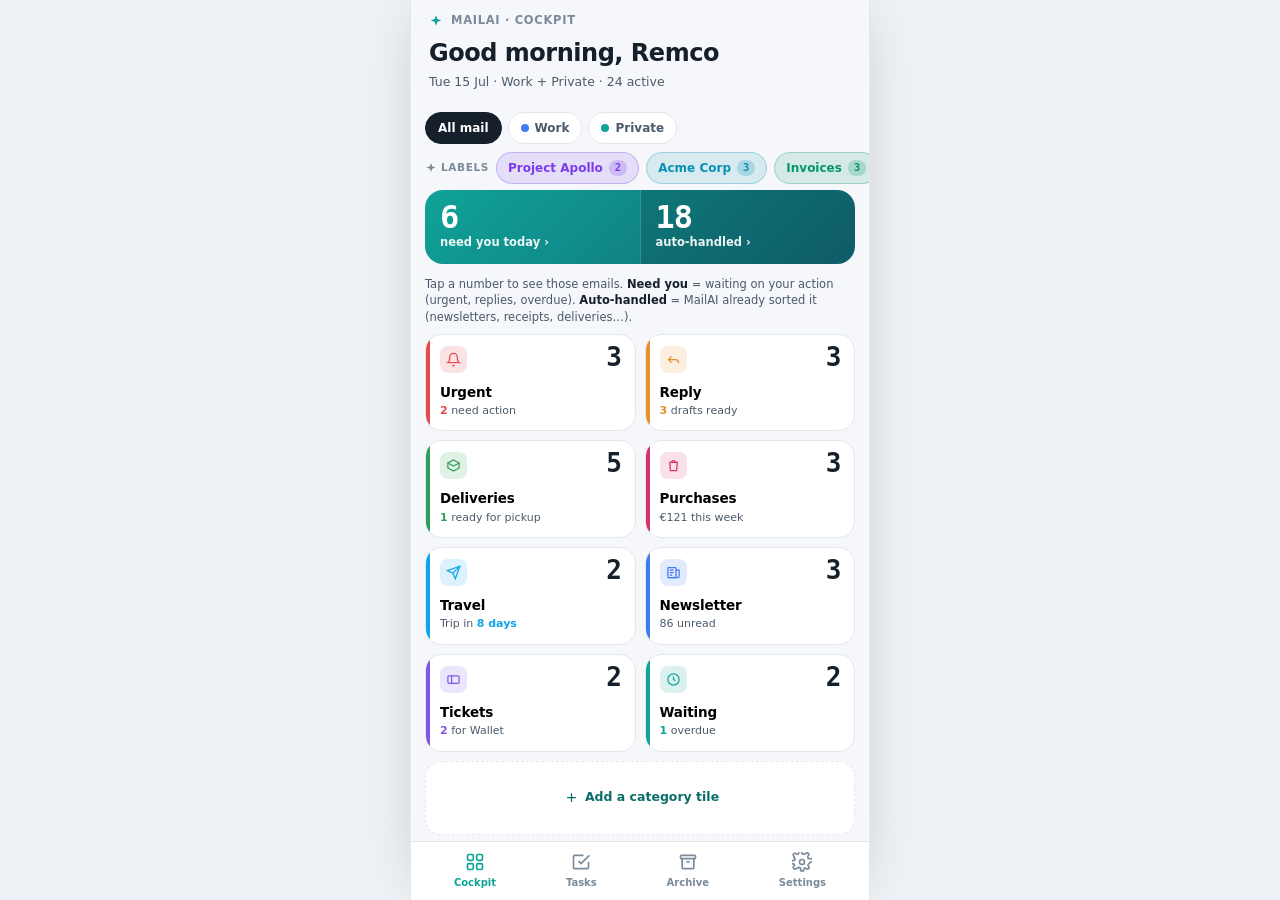
==== docs/index.html @ 52f0b626 "Add GitHub Pages demo (docs/index.html) so the app has a public link - docs/index.html: self-contain" ====
<!doctype html>
<html lang="en">
<head>
<meta charset="utf-8">
<meta name="viewport" content="width=device-width, initial-scale=1, viewport-fit=cover, maximum-scale=1">
<meta name="theme-color" content="#0FA398">
<meta name="apple-mobile-web-app-capable" content="yes">
<meta name="apple-mobile-web-app-status-bar-style" content="default">
<meta name="apple-mobile-web-app-title" content="MailAI">
<title>MailAI</title>
<link rel="apple-touch-icon" href="apple-touch-icon.png">
<link rel="icon" type="image/png" href="apple-touch-icon.png">
<style>
/* MailAI — mobile web app styles (Sprint 1)
   Design tokens shared with docs/mockup.html. Theme-aware. */
:root {
  --paper:#EEF2F6; --surface:#FFFFFF; --surface-2:#F5F7FA;
  --ink:#15202B; --ink-2:#4A5A6A; --ink-3:#7C8B9A; --line:#E2E8EF;
  --accent:#0FA398; --accent-ink:#0A6E67;
  --c-urgent:#E5484D; --c-reply:#E8912B; --c-news:#3E7BF0; --c-junk:#8A94A6;
  --c-ticket:#8257E6; --c-wait:#0FA398; --c-delivery:#2E9E5B; --c-purchase:#D6336C;
  --c-travel:#0EA5E9; --c-fyi:#64748B;
  --shadow:0 6px 20px -8px rgba(21,32,43,.18);
}
@media (prefers-color-scheme:dark){
  :root{--paper:#0B1016;--surface:#141D28;--surface-2:#101821;--ink:#EAF0F5;
    --ink-2:#A7B4C0;--ink-3:#6F7E8C;--line:#223040;--accent:#23C4B6;--accent-ink:#7EE9DF;
    --shadow:0 6px 20px -8px rgba(0,0,0,.5);}
}
:root[data-theme="light"]{--paper:#EEF2F6;--surface:#FFFFFF;--surface-2:#F5F7FA;--ink:#15202B;--ink-2:#4A5A6A;--ink-3:#7C8B9A;--line:#E2E8EF;--accent:#0FA398;--accent-ink:#0A6E67;--shadow:0 6px 20px -8px rgba(21,32,43,.18);}
:root[data-theme="dark"]{--paper:#0B1016;--surface:#141D28;--surface-2:#101821;--ink:#EAF0F5;--ink-2:#A7B4C0;--ink-3:#6F7E8C;--line:#223040;--accent:#23C4B6;--accent-ink:#7EE9DF;--shadow:0 6px 20px -8px rgba(0,0,0,.5);}

*{box-sizing:border-box}
html,body{margin:0;height:100%}
body{background:var(--paper);color:var(--ink);
  font-family:-apple-system,BlinkMacSystemFont,"SF Pro Text","Segoe UI",system-ui,sans-serif;
  -webkit-font-smoothing:antialiased;line-height:1.5;overscroll-behavior:none;}
button{font:inherit;cursor:pointer}
a{color:inherit}

/* app shell */
.shell{max-width:460px;margin:0 auto;height:100dvh;background:var(--surface-2);
  display:flex;flex-direction:column;position:relative;overflow:hidden}
@media(min-width:480px){.shell{border-left:1px solid var(--line);border-right:1px solid var(--line);box-shadow:0 0 60px -20px rgba(0,0,0,.25)}}
/* make #root the flex column so header + bottom nav stay fixed and only .view scrolls */
#root{flex:1;min-height:0;display:flex;flex-direction:column}

.topbar{padding:calc(env(safe-area-inset-top) + 12px) 18px 10px;background:var(--surface-2);position:relative;z-index:5;flex:none}
.topbar-actions{position:absolute;top:calc(env(safe-area-inset-top) + 10px);right:12px;display:flex;gap:6px}
.iconbtn{width:38px;height:38px;border-radius:12px;border:1px solid var(--line);background:var(--surface);color:var(--ink-2);display:grid;place-items:center}
.iconbtn.on{color:var(--accent);border-color:color-mix(in srgb,var(--accent) 40%,var(--line))}
.topbar .brand{display:flex;align-items:center;gap:8px;font-size:11.5px;color:var(--ink-3);font-weight:700;letter-spacing:.06em;text-transform:uppercase}
.topbar .brand .dot{width:8px;height:8px;border-radius:50%;background:var(--accent);box-shadow:0 0 0 3px color-mix(in srgb,var(--accent) 22%,transparent)}
.brand .brandmark{display:inline-flex;align-items:center;line-height:0;color:var(--accent)}
.brand .brandmark svg{width:14px;height:14px}
.topbar h1{margin:6px 0 2px;font-size:1.5rem;letter-spacing:-.02em}
.topbar .sub{font-size:12.5px;color:var(--ink-2)}
.topbar.with-back h1{font-size:1.12rem;line-height:1.25;margin-top:2px}
.back{display:inline-flex;align-items:center;gap:5px;font-size:13px;color:var(--accent);font-weight:600;background:none;border:0;padding:0 0 2px}

.view{flex:1;min-height:0;overflow-y:auto;-webkit-overflow-scrolling:touch;padding:2px 0 14px}
.acctbar,.tabs,.lblrow{flex:none}
.view.pad{padding:6px 14px 16px}

/* bottom nav */
.tabbar{display:flex;justify-content:space-around;align-items:center;background:var(--surface);
  border-top:1px solid var(--line);padding:9px 8px calc(env(safe-area-inset-bottom) + 9px)}
.tabbar button{display:flex;flex-direction:column;align-items:center;gap:3px;font-size:10px;
  color:var(--ink-3);font-weight:600;background:none;border:0}
.tabbar button.on{color:var(--accent)}
.tabbar svg{display:block}

/* ---- cockpit ---- */
.hero{display:flex;border-radius:18px;overflow:hidden;color:#fff;margin:4px 14px 12px;
  background:linear-gradient(135deg,var(--accent),color-mix(in srgb,var(--accent) 45%,#123b5e))}
.hero .hstat{flex:1;padding:12px 15px}
.hero .hstat+.hstat{border-left:1px solid rgba(255,255,255,.18);background:rgba(0,0,0,.14)}
.hero .big{font-size:32px;font-weight:800;line-height:.95;letter-spacing:-.03em;font-family:ui-monospace,"SF Mono",Menlo,monospace}
.hero .hl{font-size:11.5px;font-weight:600;opacity:.92;margin-top:2px}
.hero button.hstat{font:inherit;border:0;color:inherit;background:transparent;cursor:pointer;text-align:left;display:block;width:100%}
.hero button.hstat:active{opacity:.85}
.herohint{font-size:11.5px;color:var(--ink-2);padding:0 14px 8px;line-height:1.45}
.herohint b{color:var(--ink)}
.focusdesc{font-size:12.5px;color:var(--ink-2);padding:10px 16px 2px;line-height:1.45}
.focusdesc b{color:var(--ink)}
/* rule proposal bar (approve before generalising a label fix) */
.proposal{flex:none;margin:0 12px 10px;background:color-mix(in srgb,var(--accent) 9%,var(--surface));
  border:1px solid color-mix(in srgb,var(--accent) 35%,var(--line));border-radius:14px;padding:11px 12px}
.proposal .ptext{font-size:12px;color:var(--ink);line-height:1.45;margin-bottom:9px}
.proposal .pscope{display:flex;gap:6px;margin-bottom:9px}
.proposal .pseg{flex:1;font-size:11px;font-weight:700;padding:7px 6px;border-radius:9px;border:1px solid var(--line);background:var(--surface);color:var(--ink-2);white-space:nowrap;overflow:hidden;text-overflow:ellipsis}
.proposal .pseg.on{background:var(--accent);border-color:var(--accent);color:#fff}
.proposal .pacts{display:flex;gap:7px}
.proposal .pacts .btn{padding:8px}
/* swipe target */
.card{touch-action:pan-y;will-change:transform}

.tilegrid{display:grid;grid-template-columns:1fr 1fr;gap:9px;padding:0 14px}
.tile{position:relative;text-align:left;overflow:hidden;border:1px solid var(--line);
  background:var(--surface);border-radius:16px;padding:11px 11px 11px 14px;min-height:74px;
  display:flex;flex-direction:column;transition:transform .14s,box-shadow .14s}
.tile:active{transform:scale(.97)}
.tile::before{content:"";position:absolute;left:0;top:0;bottom:0;width:4px;background:var(--tc,var(--ink-3))}
.tile .ticon{width:27px;height:27px;border-radius:8px;display:grid;place-items:center;
  background:color-mix(in srgb,var(--tc) 15%,transparent);color:var(--tc)}
.tile .tcount{position:absolute;top:9px;right:13px;font-size:26px;font-weight:800;line-height:1;
  letter-spacing:-.02em;color:var(--ink);font-family:ui-monospace,monospace;font-variant-numeric:tabular-nums}
.tile .tname{font-size:13.5px;font-weight:700;margin-top:9px;letter-spacing:-.01em}
.tile .tsub{font-size:11px;color:var(--ink-2);margin-top:1px}
.tile .tsub b{color:var(--tc)}
.tile.add{align-items:center;justify-content:center;min-height:74px;border-style:dashed;
  color:var(--accent-ink);font-weight:700;font-size:12.5px;gap:6px;flex-direction:row}
.tile.add::before{display:none}
.tile:focus-visible,.card:focus-visible,.tab:focus-visible{outline:2px solid var(--accent);outline-offset:2px}

/* ---- account switcher (multi-account separation) ---- */
.acctbar{display:flex;gap:6px;padding:8px 14px 2px;overflow-x:auto;scrollbar-width:none}
.acctbar::-webkit-scrollbar{display:none}
.acctseg{flex:none;display:flex;align-items:center;gap:6px;border:1px solid var(--line);background:var(--surface);
  color:var(--ink-2);font-size:12px;font-weight:600;padding:6px 12px;border-radius:999px;white-space:nowrap}
.acctseg .adot{width:8px;height:8px;border-radius:50%;display:inline-block}
.acctseg.on{background:var(--ink);color:var(--surface);border-color:var(--ink)}
.acctag{display:inline-flex;align-items:center;gap:4px;font-size:9.5px;font-weight:700;letter-spacing:.04em;
  text-transform:uppercase;padding:2px 7px;border-radius:5px;color:var(--ac,var(--ink-2));
  background:color-mix(in srgb,var(--ac,var(--ink-3)) 15%,transparent)}
.acctag::before{content:"";width:6px;height:6px;border-radius:50%;background:var(--ac,var(--ink-3))}

/* ---- category tabs ---- */
.tabs{display:flex;gap:7px;overflow-x:auto;padding:8px 14px 6px;scrollbar-width:none}
.tabs::-webkit-scrollbar{display:none}
.tab{flex:none;border:1px solid var(--line);background:var(--surface);color:var(--ink-2);
  font-size:12.5px;font-weight:600;padding:7px 12px;border-radius:999px;white-space:nowrap;
  display:flex;align-items:center;gap:6px}
.tab .badge{background:var(--line);color:var(--ink-2);border-radius:999px;font-size:10.5px;padding:1px 6px;font-family:ui-monospace,monospace}
.tab[aria-selected="true"]{background:var(--ink);color:var(--surface);border-color:var(--ink)}
.tab[aria-selected="true"] .badge{background:color-mix(in srgb,var(--surface) 25%,transparent);color:var(--surface)}

/* ---- email cards ---- */
.list{display:flex;flex-direction:column;gap:9px;padding:8px 14px}
.card{background:var(--surface);border:1px solid var(--line);border-radius:16px;padding:12px 13px;
  display:grid;grid-template-columns:34px 1fr;gap:11px;text-align:left;width:100%;border-color:var(--line)}
.card .av{width:34px;height:34px;border-radius:50%;display:grid;place-items:center;font-weight:700;font-size:13px;color:#fff}
.card .top{display:flex;justify-content:space-between;align-items:baseline;gap:8px}
.card .from{font-weight:650;font-size:13.5px;letter-spacing:-.01em}
.card .time{font-size:11px;color:var(--ink-3);font-family:ui-monospace,monospace;flex:none}
.card .subj{font-size:12.5px;margin:1px 0 4px;font-weight:550}
.card .snip{font-size:12px;color:var(--ink-2);line-height:1.45;display:-webkit-box;-webkit-line-clamp:2;-webkit-box-orient:vertical;overflow:hidden}
.card .chip{margin-top:7px}
.chip{display:inline-flex;align-items:center;gap:5px;font-size:10.5px;font-weight:700;letter-spacing:.04em;
  text-transform:uppercase;padding:3px 8px;border-radius:6px;color:var(--cc,var(--ink-2));
  background:color-mix(in srgb,var(--cc,var(--ink-3)) 14%,transparent)}
.chip::before{content:"";width:6px;height:6px;border-radius:2px;background:var(--cc,var(--ink-3))}
.ai-note{font-size:11.5px;color:var(--accent-ink);display:flex;gap:6px;margin-top:6px;align-items:flex-start}
.ai-note svg{flex:none;margin-top:1px}
.empty{padding:48px 24px;text-align:center;color:var(--ink-3);font-size:13px}

/* ---- detail ---- */
.detail{display:flex;flex-direction:column;gap:11px;padding:12px 14px 20px}
.panel{background:var(--surface);border:1px solid var(--line);border-radius:16px;padding:13px}
.panel .h{font-size:11px;text-transform:uppercase;letter-spacing:.08em;color:var(--ink-3);font-weight:700;margin:0 0 7px;display:flex;align-items:center;gap:6px}
.panel.ai{border-color:color-mix(in srgb,var(--accent) 40%,var(--line));background:color-mix(in srgb,var(--accent) 7%,var(--surface))}
.panel.ai .h{color:var(--accent-ink)}
.panel p{margin:0;font-size:12.5px;line-height:1.5}
.task{display:flex;gap:9px;align-items:flex-start;font-size:12.5px;padding:6px 0;border-bottom:1px solid var(--line)}
.task:last-child{border-bottom:0}
.task .box{width:16px;height:16px;border-radius:5px;border:1.5px solid var(--ink-3);flex:none;margin-top:1px}
.task .due{color:var(--c-reply);font-size:11px;font-weight:600;font-family:ui-monospace,monospace}
.reply-body{font-size:12.5px;color:var(--ink-2);line-height:1.5;background:var(--surface-2);border-radius:10px;padding:10px;border:1px solid var(--line)}
.btnrow{display:flex;gap:7px;margin-top:10px}
.btn{flex:1;text-align:center;font-size:12.5px;font-weight:650;padding:10px;border-radius:10px;border:1px solid var(--line);background:var(--surface);color:var(--ink)}
.btn.pri{background:var(--accent);border-color:var(--accent);color:#fff}
/* sign-in screen (live mode, before a session exists) */
.signin{min-height:100vh;display:flex;flex-direction:column;justify-content:center;align-items:center;text-align:center;
  gap:14px;padding:32px 26px;max-width:420px;margin:0 auto}
.signin .brand{font-weight:800;display:inline-flex;align-items:center;gap:7px;color:var(--ink-2)}
.signin h1{font-size:26px;line-height:1.2;margin:2px 0}
.signin .lede{color:var(--ink-2);font-size:14px;line-height:1.5}
.signin .gsign{flex:none;display:inline-flex;align-items:center;justify-content:center;gap:9px;
  font-size:15px;padding:13px 22px;border-radius:12px;text-decoration:none;margin-top:6px}
.signin .fine{color:var(--ink-3);font-size:11.5px;line-height:1.5;margin-top:8px}
.btn.ghost{background:transparent}
.btn.danger{color:var(--c-urgent);border-color:color-mix(in srgb,var(--c-urgent) 40%,var(--line))}
.btn.wide{width:100%;flex:none}

/* newsletter rows */
.nrow{display:grid;grid-template-columns:1fr auto;gap:10px;align-items:center;background:var(--surface);border:1px solid var(--line);border-radius:14px;padding:11px 12px}
.nrow .nm{font-size:12.5px;font-weight:600}
.nrow .fr{font-size:11px;color:var(--ink-3)}
.nrow .acts{display:flex;gap:6px}
.pill{font-size:10.5px;font-weight:700;padding:6px 9px;border-radius:8px;border:1px solid var(--line);color:var(--ink-2);background:var(--surface-2)}
.pill.unsub{color:var(--c-urgent);border-color:color-mix(in srgb,var(--c-urgent) 35%,var(--line))}

/* waiting */
.wcard{background:var(--surface);border:1px solid var(--line);border-radius:15px;padding:12px}
.wcard.over{border-color:color-mix(in srgb,var(--c-urgent) 45%,var(--line))}
.wcard .top{display:flex;justify-content:space-between;gap:8px}
.wcard .to{font-size:13px;font-weight:650}
.wcard .days{font-size:11px;font-weight:700;font-family:ui-monospace,monospace;color:var(--ink-3)}
.wcard .days.hot{color:var(--c-urgent)}
.wcard .sj{font-size:12px;color:var(--ink-2);margin:3px 0 9px}

/* tickets */
.ticket{border-radius:16px;padding:14px;color:#fff;overflow:hidden}
.ticket.evt{background:linear-gradient(135deg,#8257E6,#5b34c9)}
.ticket.board{background:linear-gradient(135deg,#1E7FD6,#0E5AA7)}
.ticket.rcpt{background:linear-gradient(135deg,#2B3542,#1a222c)}
.ticket .tt{font-size:10px;letter-spacing:.14em;text-transform:uppercase;opacity:.8;font-weight:700}
.ticket .ev{font-size:16px;font-weight:700;margin:3px 0 8px;letter-spacing:-.01em}
.ticket .grid{display:flex;gap:16px;font-size:11px}
.ticket .grid .k{opacity:.7;text-transform:uppercase;letter-spacing:.06em;font-size:9px}
.ticket .grid .v{font-weight:700;font-size:13px;font-family:ui-monospace,monospace}
.ticket .code{margin-top:10px;height:30px;border-radius:5px;opacity:.92;background:repeating-linear-gradient(90deg,#fff 0 2px,transparent 2px 4px,#fff 4px 5px,transparent 5px 9px)}
.wallet-btn{display:flex;align-items:center;justify-content:center;gap:7px;margin-top:9px;background:#000;color:#fff;border-radius:9px;padding:10px;font-size:12px;font-weight:600;width:100%;border:0}

/* settings */
.seghead{font-size:11px;text-transform:uppercase;letter-spacing:.08em;color:var(--ink-3);font-weight:700;margin:14px 2px 8px}
.catrow{display:grid;grid-template-columns:16px 27px 1fr auto;gap:10px;align-items:center;background:var(--surface);border:1px solid var(--line);border-radius:12px;padding:9px 11px;margin-bottom:8px}
.catrow .grip{color:var(--ink-3);font-size:14px;line-height:1}
.catrow .cdot{width:27px;height:27px;border-radius:8px;display:grid;place-items:center;color:#fff}
.catrow .cnm{font-size:12.5px;font-weight:650}
.catrow .ccount{font-size:11px;color:var(--ink-3);font-family:ui-monospace,monospace}
.toggle{width:38px;height:22px;border-radius:999px;background:var(--accent);position:relative;border:0;flex:none}
.toggle.off{background:var(--line)}
.toggle::after{content:"";position:absolute;top:2px;left:18px;width:18px;height:18px;border-radius:50%;background:#fff;transition:left .15s;box-shadow:0 1px 2px rgba(0,0,0,.3)}
.toggle.off::after{left:2px}
.rule{background:var(--surface);border:1px solid var(--line);border-radius:12px;padding:11px 12px;font-size:12.5px;margin-bottom:8px}
.rule-row{display:flex;justify-content:space-between;align-items:center;gap:8px}
.rule-x{background:transparent;border:0;color:var(--ink-3);font-size:15px;line-height:1;padding:2px 6px;flex:none}
.rule-x:active{color:var(--c-urgent)}
.lbledit .lbl.cat::before{content:""}

/* toast */
.toast{position:fixed;left:50%;bottom:88px;transform:translateX(-50%) translateY(16px);
  background:var(--ink);color:var(--surface);font-size:12.5px;font-weight:600;padding:10px 16px;
  border-radius:999px;opacity:0;pointer-events:none;transition:opacity .2s,transform .2s;z-index:50;max-width:88%;text-align:center}
.toast.show{opacity:1;transform:translateX(-50%) translateY(0)}

/* grouped mail (same parcel/order/trip) */
.grp{display:flex;flex-direction:column}
.grp-actions{display:flex;border-top:1px dashed var(--line)}
.grp-toggle{flex:1;font-size:11px;font-weight:700;color:var(--accent-ink);background:transparent;border:0;padding:8px;text-align:center}
.grp-arch{flex:none;font-size:11px;font-weight:700;color:var(--ink-2);background:transparent;border:0;border-left:1px dashed var(--line);padding:8px 12px}
.grp-more{display:flex;flex-direction:column;gap:9px;margin-top:9px;padding-left:10px;border-left:2px solid var(--line)}
.grp-more .card{opacity:.82}
/* archive rows */
.arow{display:flex;flex-direction:column;gap:6px}
.arow-del{padding:8px}

/* full email body (collapsible) */
.mailpanel{padding:13px}
.mailpanel>summary{cursor:pointer;list-style:none;display:flex;align-items:center;gap:6px}
.mailpanel>summary::-webkit-details-marker{display:none}
.mailpanel>summary::after{content:"▾";margin-left:auto;color:var(--ink-3);font-size:11px;transition:transform .15s}
.mailpanel[open]>summary::after{transform:rotate(180deg)}
.mailbody{font-size:12.5px;color:var(--ink);line-height:1.6;white-space:pre-wrap;margin-top:10px;padding-top:10px;border-top:1px solid var(--line)}

/* labels */
.lbl{display:inline-flex;align-items:center;gap:4px;font-size:11px;font-weight:700;padding:3px 9px;border-radius:999px;
  color:var(--lc,var(--ink-2));background:color-mix(in srgb,var(--lc,var(--ink-3)) 14%,transparent);border:1px solid transparent}
.lbl::before{content:"#";opacity:.6;font-weight:800}
.lbl.mini{font-size:10px;padding:2px 7px}
.lblrow{display:flex;align-items:center;gap:7px;overflow-x:auto;padding:6px 14px 2px;scrollbar-width:none}
.lblrow::-webkit-scrollbar{display:none}
.lblrow-h{flex:none;font-size:10.5px;font-weight:700;color:var(--ink-3);text-transform:uppercase;letter-spacing:.06em;display:inline-flex;align-items:center;gap:4px}
.lblchip{flex:none;display:inline-flex;align-items:center;gap:6px;font-size:12px;font-weight:700;padding:6px 11px;border-radius:999px;white-space:nowrap;
  color:var(--lc);background:color-mix(in srgb,var(--lc) 13%,transparent);border:1px solid color-mix(in srgb,var(--lc) 28%,transparent)}
.lblchip b{font-family:ui-monospace,monospace;background:color-mix(in srgb,var(--lc) 22%,transparent);border-radius:999px;padding:0 6px;font-size:10.5px}
.lbledit{display:flex;flex-wrap:wrap;gap:7px}
.lbledit .lbl{cursor:pointer;font-size:12px;padding:6px 11px}
.lbledit .lbl.off{color:var(--ink-3);background:transparent;border:1px dashed var(--line)}
.lbledit .lbl.off::before{content:""}
.lbledit .lbl.on{border:1px solid color-mix(in srgb,var(--lc) 45%,transparent)}
.lbledit .lbl.new{color:var(--accent-ink);background:transparent;border:1px dashed var(--line)}
.lbledit .lbl.new::before{content:""}
/* Gmail-label preview chips (read-only, path-style) */
.lbl.gmail{font-family:ui-monospace,monospace;font-weight:600;color:var(--ink-2);
  background:color-mix(in srgb,#EA4335 8%,transparent);border:1px solid color-mix(in srgb,#EA4335 22%,transparent);cursor:default}
.lbl.gmail::before{content:"";width:6px;height:6px;border-radius:2px;background:color-mix(in srgb,#EA4335 55%,var(--ink-3));opacity:.7}
.lbl.gmail.main{color:#B3261E;font-weight:700;background:color-mix(in srgb,#EA4335 15%,transparent);border-color:color-mix(in srgb,#EA4335 38%,transparent)}
.lbl.gmail.main::before{background:#EA4335;opacity:1}

/* mini add-to-task button on extracted tasks */
.miniadd{flex:none;font-size:11px;font-weight:700;padding:5px 10px;border-radius:8px;border:1px solid color-mix(in srgb,var(--accent) 40%,var(--line));background:transparent;color:var(--accent-ink);align-self:flex-start}
.miniadd.done{color:var(--ink-3);border-color:var(--line)}
.task{align-items:center}

/* tasks screen */
.tkrow{display:grid;grid-template-columns:26px 1fr;gap:11px;align-items:start;background:var(--surface);border:1px solid var(--line);border-radius:14px;padding:12px}
.tkbox{width:22px;height:22px;border-radius:7px;border:1.5px solid var(--ink-3);background:transparent;display:grid;place-items:center;color:#fff;flex:none}
.tkbox.on{background:var(--accent);border-color:var(--accent)}
.tkbody{min-width:0}
.tktext{font-size:13px;font-weight:600;line-height:1.35}
.tkrow.done .tktext{text-decoration:line-through;color:var(--ink-3)}
.tklink{margin-top:7px;display:inline-flex;align-items:center;gap:6px;max-width:100%;font-size:11px;font-weight:600;color:var(--accent-ink);
  background:color-mix(in srgb,var(--accent) 10%,transparent);border:1px solid color-mix(in srgb,var(--accent) 25%,var(--line));
  border-radius:8px;padding:5px 9px;text-align:left;overflow:hidden;text-overflow:ellipsis;white-space:nowrap}
.tklink svg{flex:none}
.tkacts{display:flex;gap:16px;margin-top:8px}
.tkacts button{background:transparent;border:0;font-size:11px;font-weight:700;color:var(--ink-3);padding:2px 0}
.tkacts button.del{color:var(--c-urgent)}
.mtcal{width:26px;height:26px;display:inline-flex;align-items:center;justify-content:center;color:var(--accent-ink)}
/* agenda: Google Calendar link, calendar selector, events */
.agendahead{display:flex;align-items:center;justify-content:space-between}
.gcal{display:inline-flex;align-items:center;gap:4px;font-size:11.5px;font-weight:700;color:var(--accent-ink);text-decoration:none;text-transform:none;letter-spacing:0}
.calchips{display:flex;flex-wrap:wrap;gap:7px;padding:2px 0 10px}
.calchip{display:inline-flex;align-items:center;gap:6px;font-size:12px;font-weight:650;padding:6px 11px;border-radius:999px;
  border:1px dashed var(--line);background:transparent;color:var(--ink-3)}
.calchip.on{border-style:solid;border-color:var(--line);background:var(--surface);color:var(--ink)}
.calchip.add{color:var(--accent-ink);border-color:color-mix(in srgb,var(--accent) 40%,var(--line))}
.cdotmini{width:8px;height:8px;border-radius:50%;flex:none;opacity:.5}
.calchip.on .cdotmini{opacity:1}
.evrow{display:flex;align-items:flex-start;gap:10px;background:var(--surface);border:1px solid var(--line);border-radius:12px;padding:10px 12px;margin-bottom:8px}
.evdot{width:9px;height:9px;border-radius:50%;flex:none;margin-top:4px}
.evtitle{font-size:13.5px;font-weight:650}
.evwhen{font-size:11.5px;color:var(--ink-3);margin-top:1px}
.agendasub{font-size:11px;font-weight:700;color:var(--ink-3);text-transform:uppercase;letter-spacing:.06em;margin:4px 0 8px}
.tkgcal{font-size:11px;font-weight:700;color:var(--accent-ink);text-decoration:none}
/* language switch */
.langrow{display:flex;gap:8px;margin:2px 0 4px}
.langseg{flex:1;text-align:center;font-size:13.5px;font-weight:650;padding:11px;border-radius:11px;border:1px solid var(--line);background:var(--surface);color:var(--ink-2)}
.langseg.on{border-color:var(--accent);color:var(--accent-ink);background:color-mix(in srgb,var(--accent) 10%,transparent)}
/* account management rows */
.acctrow2{display:flex;align-items:center;gap:10px;background:var(--surface);border:1px solid var(--line);border-radius:12px;padding:9px 11px;margin-bottom:8px}
.acctrow2 .cdot-btn{width:27px;height:27px;border:0;flex:none;cursor:pointer}
.acctinfo{flex:1;min-width:0}

@media(prefers-reduced-motion:reduce){*{transition:none!important}}

</style>
</head>
<body>
<div class="shell"><div id="root"></div></div>
<script>
/* MailAI — mock data for the Sprint 1 frontend.
   This shape is the contract the Sprint 2 backend (/api/inbox) will serve. */
(function () {
  // icon = inner SVG markup, drawn in a 24x24 stroke svg
  const I = {
    urgent: '<path d="M18 8a6 6 0 0 0-12 0c0 7-3 9-3 9h18s-3-2-3-9"/><path d="M13.7 21a2 2 0 0 1-3.4 0"/>',
    reply: '<path d="M9 17l-5-5 5-5"/><path d="M4 12h11a5 5 0 0 1 5 5v1"/>',
    delivery: '<path d="M21 8l-9-5-9 5 9 5 9-5z"/><path d="M3 8v8l9 5 9-5V8"/>',
    purchase: '<path d="M6 7h12l-1 13H7z"/><path d="M9 7a3 3 0 0 1 6 0"/>',
    travel: '<path d="M22 2L11 13"/><path d="M22 2l-7 20-4-9-9-4 20-7z"/>',
    news: '<rect x="3" y="4" width="13" height="16" rx="1"/><path d="M16 8h5v10a2 2 0 0 1-2 2H6"/><path d="M6 8h6M6 12h6M6 16h4"/>',
    ticket: '<rect x="3" y="6" width="18" height="12" rx="2"/><path d="M9 6v12"/>',
    wait: '<circle cx="12" cy="12" r="9"/><path d="M12 7v5l3 2"/>',
    junk: '<path d="M3 6h18M8 6V4h8v2M6 6l1 14h10l1-14"/>',
    fyi: '<circle cx="12" cy="12" r="9"/><path d="M12 8h.01M11 12h1v4h1"/>',
    finance: '<path d="M12 1v22M5 8h9a3 3 0 0 1 0 6H7"/>'
  };

  // Connected mail accounts for the signed-in user, clearly separated.
  const accounts = [
    { id: 'work',    name: 'Work',    email: 'remco@northwind.co',  color: '#3E7BF0' },
    { id: 'private', name: 'Private', email: 'dik.remco@gmail.com', color: '#0FA398' }
  ];

  const categories = [
    { id: 'urgent',    name: 'Urgent',     color: 'var(--c-urgent)',   icon: I.urgent,   hint: 'need action', visible: true, builtin: true },
    { id: 'reply',     name: 'Reply',      color: 'var(--c-reply)',    icon: I.reply,    hint: 'drafts ready', visible: true, builtin: true },
    { id: 'delivery',  name: 'Deliveries', color: 'var(--c-delivery)', icon: I.delivery, hint: 'in transit',  visible: true, builtin: true },
    { id: 'purchase',  name: 'Purchases',  color: 'var(--c-purchase)', icon: I.purchase, hint: 'this week',   visible: true, builtin: true },
    { id: 'travel',    name: 'Travel',     color: 'var(--c-travel)',   icon: I.travel,   hint: 'upcoming',    visible: true, builtin: true },
    { id: 'newsletter',name: 'Newsletter', color: 'var(--c-news)',     icon: I.news,     hint: 'unread',      visible: true, builtin: true },
    { id: 'ticket',    name: 'Tickets',    color: 'var(--c-ticket)',   icon: I.ticket,   hint: 'for Wallet',  visible: true, builtin: true },
    { id: 'waiting',   name: 'Waiting',    color: 'var(--c-wait)',     icon: I.wait,     hint: 'overdue',     visible: true, builtin: true },
    { id: 'junk',      name: 'Junk',       color: 'var(--c-junk)',     icon: I.junk,     hint: 'auto-archived', visible: false, builtin: true },
    { id: 'fyi',       name: 'FYI',        color: 'var(--c-fyi)',      icon: I.fyi,      hint: 'read & filed', visible: false, builtin: true }
  ];

  const messages = [
    // ---- urgent ----
    { id: 'm1', cat: 'urgent', from: 'Sarah Bennett', initials: 'SB', av: '#E5484D', time: '08:12',
      subject: 'Re: Q3 board deck — need numbers by noon',
      snippet: 'Can you get me the revised revenue slide before the 12:00 review? The chair specifically asked for it.',
      chip: 'Urgent', ai: 'Deadline today 12:00 · 1 task extracted', needsAction: true,
      summary: 'Sarah needs the revised Q3 revenue slide before the 12:00 board review — the chair asked for it specifically. She assembles the rest once your numbers land.',
      tasks: [{ text: 'Send revised Q3 revenue slide to Sarah', due: 'Today · 12:00' }, { text: 'Confirm final figures with Finance', due: 'Today · 11:00' }],
      reply: 'Hi Sarah — sending the revised revenue slide by 11:30, ahead of the review. Confirming the figures with Finance first thing. Shout if the chair wants anything else on it.' },
    { id: 'm2', cat: 'urgent', from: "Dr. Reyes' office", initials: 'DR', av: '#B54708', time: '07:40',
      subject: 'Appointment reminder — tomorrow 09:30',
      snippet: 'This is a reminder for your appointment. Reply C to confirm or R to reschedule.',
      chip: 'Urgent', ai: 'Wants a reply · confirm suggested', needsAction: true,
      summary: 'Reminder for your appointment tomorrow at 09:30. Reply to confirm or reschedule.',
      reply: 'C — confirmed, see you at 09:30 tomorrow. Thank you.' },
    { id: 'm3', cat: 'urgent', from: 'AWS Billing', initials: 'AW', av: '#C11574', time: '06:03',
      subject: 'Budget alert: 90% of monthly limit reached',
      snippet: 'Your account has reached 90% of the $500 budget you configured for July.',
      chip: 'Urgent',
      summary: 'Your AWS account hit 90% of the $500 July budget. Review usage to avoid overage.' },

    // ---- reply ----
    { id: 'm4', cat: 'reply', from: 'Jordan Lee', initials: 'JL', av: '#E8912B', time: 'Yest',
      subject: 'Coffee next week?', snippet: 'Would love to catch up — are you around Tue or Wed afternoon?',
      chip: 'Reply needed', ai: 'Draft reply ready · proposes Tue 15:00',
      summary: 'Jordan wants to catch up over coffee next week, Tuesday or Wednesday afternoon.',
      reply: 'Tuesday at 15:00 works great for me — shall we say the usual place near your office? Looking forward to catching up.' },
    { id: 'm5', cat: 'reply', from: 'Maya Patel', initials: 'MP', av: '#0E7C86', time: 'Yest',
      subject: 'Feedback on the onboarding copy', snippet: 'Left a few comments in the doc — mainly the welcome screen. Thoughts by Friday?',
      chip: 'Reply needed',
      summary: 'Maya left comments on the onboarding copy (mainly the welcome screen) and wants your thoughts by Friday.',
      reply: 'Thanks Maya — went through your comments, the welcome-screen changes make sense. I’ll push an updated draft by Thursday so we’re clear before Friday.' },
    { id: 'm6', cat: 'reply', from: 'Tomás Krause', initials: 'TK', av: '#5B34C9', time: 'Mon',
      subject: 'Contract redlines attached', snippet: 'Please review section 4 and let me know if the payment terms work for you.',
      chip: 'Reply needed',
      summary: 'Tomás sent contract redlines; he needs you to review section 4 (payment terms) and confirm.' },

    // ---- delivery ----
    { id: 'm7', cat: 'delivery', from: 'PostNL', initials: 'PN', av: '#EA580C', time: '08:55',
      subject: 'Out for delivery — arrives 13:00–15:00',
      snippet: 'Parcel 3SABC1234567890 is on the van today. Track it live or leave delivery instructions.',
      chip: 'Delivery', ai: 'Arrives today 13:00–15:00 · track live' },
    { id: 'm7b', cat: 'delivery', from: 'PostNL', initials: 'PN', av: '#EA580C', time: 'Yest 18:20',
      subject: 'Shipped — on its way to you',
      snippet: 'Parcel 3SABC1234567890 has left the sorting centre and is expected tomorrow.', chip: 'Delivery' },
    { id: 'm7c', cat: 'delivery', from: 'PostNL', initials: 'PN', av: '#EA580C', time: 'Mon 09:10',
      subject: 'Label created — we’ll pick it up soon',
      snippet: 'The sender created a shipping label for parcel 3SABC1234567890.', chip: 'Delivery' },
    { id: 'm8', cat: 'delivery', from: 'DHL Parcel', initials: 'DH', av: '#1E7FD6', time: 'Yest',
      subject: 'Ready for pickup — locker until 18 Jul',
      snippet: 'Collect at Albert Heijn, Overtoom 116 · locker 12. Bring ID and code 8842.',
      chip: 'Pickup ready', ai: 'Pickup by 18 Jul · code 8842', pickup: true },
    { id: 'm9', cat: 'delivery', from: 'Amazon', initials: 'AZ', av: '#0E7C86', time: '07:20',
      subject: 'Arriving today: USB-C cable + 2 items',
      snippet: 'Your order is arriving today by 9pm. No signature required.', chip: 'Delivery' },

    // ---- purchase ----
    { id: 'm10', cat: 'purchase', from: 'Apple', initials: 'AP', av: '#15202B', time: '06:40',
      subject: 'Your receipt from Apple · €12.99',
      snippet: 'Order W1234567 — iCloud+ 200GB monthly. Billed to Visa ···4471.',
      chip: 'Purchase', ai: 'Total €12.99 · order W1234567', total: 12.99 },
    { id: 'm11', cat: 'purchase', from: 'Zalando', initials: 'ZL', av: '#D6336C', time: 'Yest',
      subject: 'Order confirmed — €89,95',
      snippet: '2 items · running shoes + socks. Estimated delivery 17 Jul.',
      chip: 'Order confirmed', ai: 'Links to Deliveries when it ships', total: 89.95 },
    { id: 'm12', cat: 'purchase', from: 'Uber Receipts', initials: 'UB', av: '#276EF1', time: 'Mon',
      subject: 'Your Monday trip · €18,40',
      snippet: 'Centraal Station → Zuidas · 22 min. Receipt attached.', chip: 'Receipt', total: 18.40 },

    // ---- travel ----
    { id: 'm13', cat: 'travel', from: 'KLM', initials: 'KL', av: '#0EA5E9', time: 'Mon',
      subject: 'Your trip to New York — 22 Jul',
      snippet: 'Booking confirmed. AMS→JFK 10:05, returning 26 Jul. Online check-in opens 23 Jul.',
      chip: 'Travel · Itinerary', ai: 'Trip grouped · flight + hotel + car in 8 days', daysUntil: 8 },
    { id: 'm14', cat: 'travel', from: 'Booking.com', initials: 'BK', av: '#1E7FD6', time: 'Sun',
      subject: 'Hotel Pulitzer, Amsterdam — 2 nights',
      snippet: 'Check-in 22 Jul, check-out 24 Jul. Confirmation 4471. Free cancellation until 20 Jul.',
      chip: 'Travel · Stay', daysUntil: 8 },

    // ---- newsletter ----
    { id: 'm15', cat: 'newsletter', from: 'Stratechery', initials: 'ST', av: '#3E7BF0', time: '06:00',
      subject: 'The AI hardware question', snippet: 'Why the constraint has quietly moved from models to power, and what that means…',
      chip: 'Newsletter', ai: 'One-tap unsubscribe available', freq: 'Daily', unread: 22 },
    { id: 'm16', cat: 'newsletter', from: 'Morning Brew', initials: 'MB', av: '#B45309', time: '05:30',
      subject: 'Weekend edition · 5 stories', snippet: 'Your curated selection for the week is ready to read.',
      chip: 'Newsletter', freq: 'Daily', unread: 61 },
    { id: 'm17', cat: 'newsletter', from: 'The Long Read', initials: 'TL', av: '#2B7A3B', time: 'Fri',
      subject: 'This week’s deep dive', snippet: 'A curated long read for the weekend.', chip: 'Newsletter', freq: 'Weekly', unread: 3 },

    // ---- ticket ----
    { id: 'm18', cat: 'ticket', from: 'Ticketmaster', initials: 'TM', av: '#8257E6', time: 'Wed',
      subject: 'Your tickets: Radiohead — O2 Arena', snippet: '18 Jul, 19:30. Seat B14. Add to Wallet from the app.',
      chip: 'Event ticket',
      ticket: { style: 'evt', tt: 'Event ticket · Ticketmaster', ev: 'Radiohead — O2 Arena', grid: [['Date','18 Jul'],['Time','19:30'],['Seat','B14']], code: true } },
    { id: 'm19', cat: 'ticket', from: 'KLM', initials: 'KL', av: '#1E7FD6', time: 'Mon',
      subject: 'Boarding pass — AMS → JFK', snippet: 'KL641 · Gate D7 · boards 10:05 · seat 7A.',
      chip: 'Boarding pass',
      ticket: { style: 'board', tt: 'Boarding pass · KLM', ev: 'AMS → JFK · KL641', grid: [['Gate','D7'],['Boards','10:05'],['Seat','7A']], code: true } },

    // ---- waiting (sent, no reply) ----
    { id: 'm20', cat: 'waiting', from: 'Finance team', initials: 'FI', av: '#0FA398', time: '5d ago',
      subject: 'Approval on the vendor invoice?', snippet: 'Following up — still need sign-off to release payment before month end.',
      chip: 'Awaiting reply', to: 'Finance team', days: 5, overdue: true,
      reply: 'Hi — gentle nudge on this one. We need sign-off to release the vendor payment before month-end. Anything you need from me to move it along?' },
    { id: 'm21', cat: 'waiting', from: 'Alex (recruiter)', initials: 'AR', av: '#0E7C86', time: '2d ago',
      subject: 'Availability for next round', snippet: 'Sent my availability — let me know which slot works on your end.',
      chip: 'Awaiting reply', to: 'Alex (recruiter)', days: 2, overdue: false,
      reply: 'Hi Alex — just checking which of the slots I sent works best on your side, so I can hold the time. Thanks!' },

    // ---- junk (hidden category) ----
    { id: 'm22', cat: 'junk', from: 'Prize Draw', initials: 'PD', av: '#8A94A6', time: 'Yest',
      subject: 'You have been selected!', snippet: 'Claim your reward now — limited time only.', chip: 'Junk' }
  ];

  // Which mail account each message belongs to (Work vs Private).
  const ACCT = {
    m1:'work', m2:'private', m3:'work',
    m4:'private', m5:'work', m6:'work',
    m7:'private', m8:'private', m9:'private',
    m10:'private', m11:'private', m12:'work',
    m13:'work', m14:'work',
    m15:'private', m16:'private', m17:'private',
    m18:'private', m19:'work',
    m20:'work', m21:'private',
    m22:'private'
  };
  messages.forEach(function (m) { m.account = ACCT[m.id] || 'private'; });

  // structured data the detectors (Sprint 4) extract, shown on the detail screen
  const EXTRACTED = {
    m7:  { Carrier: 'PostNL', Tracking: '3SABC1234567890', Status: 'Out for delivery', ETA: 'Today 13:00–15:00' },
    m8:  { Carrier: 'DHL', Status: 'Ready for pickup', Location: 'Albert Heijn, Overtoom 116 · locker 12', Code: '8842', 'Collect by': '18 Jul' },
    m10: { Merchant: 'Apple', 'Order #': 'W1234567', Total: '€12.99', Item: 'iCloud+ 200GB (monthly)' },
    m11: { Merchant: 'Zalando', Total: '€89,95', Items: '2 · shoes, socks', 'Est. delivery': '17 Jul' },
    m13: { Trip: 'Amsterdam → New York', Depart: '22 Jul · 10:05', Return: '26 Jul', 'Check-in opens': '23 Jul' },
    m14: { Stay: 'Hotel Pulitzer, Amsterdam', 'Check-in': '22 Jul', 'Check-out': '24 Jul', Confirmation: '4471' }
  };
  messages.forEach(function (m) { if (EXTRACTED[m.id]) m.extracted = EXTRACTED[m.id]; });

  // Labels: cross-cutting tags the AI assigns (many per email). Users correct
  // them and the app learns. `suggested: true` marks an AI guess not yet confirmed.
  const labels = [
    { id: 'apollo',   name: 'Project Apollo', color: '#7C3AED' },
    { id: 'acme',     name: 'Acme Corp',      color: '#0891B2' },
    { id: 'invoices', name: 'Invoices',       color: '#059669' },
    { id: 'nyc',      name: 'NYC Trip',       color: '#EA580C' }
  ];
  // AI-assigned labels per message (m4's "acme" is a deliberate wrong guess to correct)
  const LABELS = {
    m1: ['apollo'], m5: ['apollo'], m6: ['acme'], m4: ['acme'],
    m10: ['invoices'], m11: ['invoices'], m20: ['acme', 'invoices'],
    m13: ['nyc'], m19: ['nyc']
  };
  messages.forEach(function (m) { m.labels = (LABELS[m.id] || []).slice(); });

  // full email bodies (what you read when you open the mail); others fall back to snippet
  const BODIES = {
    m1: "Hi,\n\nThe board review is at 12:00 and the chair has specifically asked to see the revised Q3 revenue slide. Could you get me the updated numbers before then? I'll assemble the rest of the deck once yours land.\n\nThanks,\nSarah",
    m2: "Dear patient,\n\nThis is a reminder of your appointment with Dr. Reyes tomorrow at 09:30. Please reply C to confirm or R to reschedule.\n\nKind regards,\nDr. Reyes' office",
    m3: "Your AWS account has reached 90% of the $500 monthly budget you configured for July. Review your usage in the Billing console to avoid exceeding the limit.",
    m4: "Hey!\n\nIt's been too long — would love to catch up over coffee next week. Are you around Tuesday or Wednesday afternoon? My treat.\n\nJordan",
    m5: "Hi,\n\nI left a few comments in the onboarding doc — mostly on the welcome-screen wording. Could you take a look and share your thoughts by Friday?\n\nCheers,\nMaya",
    m6: "Hi,\n\nPlease find the contract redlines attached. The main change is in section 4 (payment terms). Let me know if those terms work for you and I'll get it finalised.\n\nBest,\nTomás",
    m7: "Your parcel 3SABC1234567890 is out for delivery and will arrive today between 13:00 and 15:00. Track it live or leave delivery instructions via the link in this email.",
    m10: "Thank you for your purchase.\n\nOrder W1234567\niCloud+ 200GB (monthly) — €12.99\nBilled to Visa ···4471.\n\nApple",
    m13: "Your trip is confirmed.\n\nAMS → JFK · 22 Jul · departs 10:05\nReturn · 26 Jul\nOnline check-in opens 23 Jul.\n\nSee you on board,\nKLM",
    m20: "Hi team,\n\nFollowing up on the vendor invoice approval — we still need sign-off to release payment before month-end. Let me know if anything is blocking it.\n\nThanks"
  };
  messages.forEach(function (m) { if (BODIES[m.id]) m.body = BODIES[m.id]; });

  // sender domain (used when you scope a label rule to "anyone @domain")
  const SENDER_DOMAIN = {
    'Sarah Bennett': 'northwind.co', 'Maya Patel': 'northwind.co', 'Finance team': 'northwind.co',
    'Tomás Krause': 'acme.com', 'Jordan Lee': 'gmail.com', 'KLM': 'klm.com', 'Booking.com': 'booking.com',
    'Ticketmaster': 'ticketmaster.com', 'Apple': 'apple.com', 'Zalando': 'zalando.com', 'Uber Receipts': 'uber.com',
    'PostNL': 'postnl.nl', 'DHL Parcel': 'dhl.com', 'Amazon': 'amazon.com', 'Stratechery': 'stratechery.com',
    'Morning Brew': 'morningbrew.com', 'The Long Read': 'longread.com', "Dr. Reyes' office": 'reyesclinic.nl',
    'AWS Billing': 'aws.amazon.com', 'Alex (recruiter)': 'talenthub.io', 'Prize Draw': 'promo-spam.co'
  };
  messages.forEach(function (m) { m.domain = SENDER_DOMAIN[m.from] || (m.from.toLowerCase().replace(/[^a-z0-9]+/g,'') + '.example'); });

  // grouping: mail about the same thing (parcel, trip…) collapses into one card.
  // `groupLatest` marks the message shown on top; the rest collapse beneath.
  const GROUP = { m7: 'pkg1', m7b: 'pkg1', m7c: 'pkg1', m13: 'trip1', m14: 'trip1' };
  const GROUP_LATEST = { m7: true, m13: true };
  messages.forEach(function (m) { if (GROUP[m.id]) { m.group = GROUP[m.id]; if (GROUP_LATEST[m.id]) m.groupLatest = true; } });

  window.MAILAI_FIXTURES = { accounts, categories, labels, messages };
})();

</script>
<script>
/* MailAI — Sprint 1 frontend app (vanilla JS, mock data).
   Cockpit → category → detail, plus settings. State is in-memory (fixtures).
   Sprint 2 will swap the fixture load for GET /api/inbox (same shape). */
(function () {
  'use strict';
  var state = null;      // populated by boot(); from the API when available, else fixtures
  var sel = 'all';       // selected mail account: 'all' | account id — keeps Work/Private separated
  var API_OK = false;    // true when data was loaded from the backend
  var CUSTOM_COLORS = ['#0891B2', '#7C3AED', '#DB2777', '#059669', '#D97706'];
  var GENERIC_ICON = '<path d="M20.6 13.4 12 22l-9-9V4a1 1 0 0 1 1-1h8z"/><circle cx="7.5" cy="7.5" r="1.3"/>';
  // category icons live in the frontend (presentation), keyed by category id
  var ICONS = {
    urgent: '<path d="M18 8a6 6 0 0 0-12 0c0 7-3 9-3 9h18s-3-2-3-9"/><path d="M13.7 21a2 2 0 0 1-3.4 0"/>',
    reply: '<path d="M9 17l-5-5 5-5"/><path d="M4 12h11a5 5 0 0 1 5 5v1"/>',
    delivery: '<path d="M21 8l-9-5-9 5 9 5 9-5z"/><path d="M3 8v8l9 5 9-5V8"/>',
    purchase: '<path d="M6 7h12l-1 13H7z"/><path d="M9 7a3 3 0 0 1 6 0"/>',
    travel: '<path d="M22 2L11 13"/><path d="M22 2l-7 20-4-9-9-4 20-7z"/>',
    newsletter: '<rect x="3" y="4" width="13" height="16" rx="1"/><path d="M16 8h5v10a2 2 0 0 1-2 2H6"/><path d="M6 8h6M6 12h6M6 16h4"/>',
    ticket: '<rect x="3" y="6" width="18" height="12" rx="2"/><path d="M9 6v12"/>',
    waiting: '<circle cx="12" cy="12" r="9"/><path d="M12 7v5l3 2"/>',
    junk: '<path d="M3 6h18M8 6V4h8v2M6 6l1 14h10l1-14"/>',
    fyi: '<circle cx="12" cy="12" r="9"/><path d="M12 8h.01M11 12h1v4h1"/>'
  };
  function iconFor(c){ return ICONS[c.id] || c.icon || GENERIC_ICON; }
  var root = document.getElementById('root');

  // ---------- helpers ----------
  function esc(s){ return String(s==null?'':s).replace(/[&<>"]/g, function(c){ return ({'&':'&amp;','<':'&lt;','>':'&gt;','"':'&quot;'})[c]; }); }
  function svg(inner, size){ size = size || 20; return '<svg width="'+size+'" height="'+size+'" viewBox="0 0 24 24" fill="none" stroke="currentColor" stroke-width="2">'+inner+'</svg>'; }
  var SPARK = '<svg width="12" height="12" viewBox="0 0 24 24" fill="currentColor" stroke="none"><path d="M12 2l2.4 6.6L21 11l-6.6 2.4L12 20l-2.4-6.6L3 11l6.6-2.4z"/></svg>';
  var BRANDMARK = '<span class="brandmark">' + SPARK + '</span>';   // sparkle from the app icon
  function catById(id){ return state.categories.filter(function(c){ return c.id===id; })[0]; }
  function acctById(id){ return state.accounts.filter(function(a){ return a.id===id; })[0]; }
  function visibleCats(){ return state.categories.filter(function(c){ return c.visible; }); }
  function inSel(m){ return sel==='all' || m.account===sel; }
  function isActive(m){ return !m.archived && !m.snoozed; }   // shown in the cockpit
  function msgsIn(id){ return state.messages.filter(function(m){ return m.cat===id && isActive(m) && inSel(m); }); }
  function msgById(id){ return state.messages.filter(function(m){ return m.id===id; })[0]; }
  function taskById(id){ return (state.tasks||[]).filter(function(t){ return t.id===id; })[0]; }
  function guessKeyword(subject){ var w=(subject||'').replace(/[^a-z0-9 ]/gi,' ').split(/\s+/).filter(function(x){ return x.length>4; }); return (w[0]||subject||'').toLowerCase(); }

  // account switcher (segmented) — shown on cockpit + category views
  function acctSwitcher(){
    var opts = [{ id:'all', name:'All mail', color:null }].concat(state.accounts);
    return '<div class="acctbar">' + opts.map(function(a){
      return '<button class="acctseg'+(sel===a.id?' on':'')+'" data-act="setacct" data-id="'+a.id+'">'
        + (a.color?'<span class="adot" style="background:'+a.color+'"></span>':'')
        + esc(a.name)+'</button>';
    }).join('') + '</div>';
  }
  function acctTag(m){
    var a = acctById(m.account); if(!a) return '';
    return '<span class="acctag" style="--ac:'+a.color+'">'+esc(a.name)+'</span>';
  }
  function selLabel(){
    if(sel==='all') return state.accounts.map(function(a){ return a.name; }).join(' + ');
    var a = acctById(sel); return a ? a.name+' · '+a.email : 'All mail';
  }

  // ---------- labels + learning loop ----------
  function labelById(id){ return (state.labels||[]).filter(function(l){ return l.id===id; })[0]; }
  function ruleWho(r){ return r.scope==='domain' ? ('@'+r.value) : r.scope==='subject' ? ('“'+r.value+'” in subject') : r.value; }
  function rulePrefix(r){ return r.scope==='subject' ? 'Mail with ' : 'Mail from '; }
  function labelChips(m){
    if(!m.labels || !m.labels.length) return '';
    return m.labels.map(function(id){ var l=labelById(id); return l ? '<span class="lbl mini" style="--lc:'+l.color+'">'+esc(l.name)+'</span>' : ''; }).join('');
  }
  function labelCount(id){ return state.messages.filter(function(m){ return isActive(m) && inSel(m) && (m.labels||[]).indexOf(id)>=0; }).length; }

  // ---- mirror to Gmail: categories + labels become Gmail labels under "MailAI/" ----
  var MIRROR_KEY = 'mailai-mirror-gmail-v1';
  function loadMirror(){ try { return localStorage.getItem(MIRROR_KEY) === '1'; } catch(e){ return false; } }
  function saveMirror(){ try { localStorage.setItem(MIRROR_KEY, state.mirrorGmail ? '1' : '0'); } catch(e){} }
  // category → the "main" Gmail label (exactly one); labels → extra Gmail labels.
  function gmailLabelNames(m){
    var c = catById(m.cat);
    var out = ['MailAI/' + (c ? c.name : m.cat)];
    (m.labels||[]).forEach(function(id){ var l = labelById(id); if(l) out.push('MailAI/' + l.name); });
    return out;
  }

  // ---- language: switch all UI labels & text between English and Dutch ----
  var LANG_KEY = 'mailai-lang-v1';
  function loadLang(){ try { return localStorage.getItem(LANG_KEY) === 'nl' ? 'nl' : 'en'; } catch(e){ return 'en'; } }
  function saveLang(){ try { localStorage.setItem(LANG_KEY, state.lang === 'nl' ? 'nl' : 'en'); } catch(e){} }
  // English UI phrase -> Dutch. Only exact, whole phrases translate, so email
  // content (senders, subjects, bodies) is never touched — just the app's chrome.
  var DICT = {
    // nav + cockpit
    'Cockpit':'Cockpit','Tasks':'Taken','Archive':'Archief','Settings':'Instellingen',
    'Good morning, Remco':'Goedemorgen, Remco','need you today ›':'heeft je aandacht ›',
    'auto-handled ›':'automatisch afgehandeld ›','Add a category tile':'Categorietegel toevoegen',
    'active':'actief',
    'Tap a number to see those emails. Need you = waiting on your action (urgent, replies, overdue). Auto-handled = MailAI already sorted it (newsletters, receipts, deliveries…).':
      'Tik op een getal om die e-mails te zien. Aandacht = wacht op jou (urgent, antwoorden, te laat). Automatisch = MailAI heeft het al gesorteerd (nieuwsbrieven, bonnen, bezorgingen…).',
    'need you':'aandacht','auto-handled':'automatisch',
    // category names + chip
    'Urgent':'Urgent','Reply':'Beantwoorden','Deliveries':'Bezorgingen','Purchases':'Aankopen',
    'Travel':'Reizen','Newsletter':'Nieuwsbrief','Tickets':'Tickets','Waiting':'Wachtend',
    'Junk':'Ongewenst','FYI':'Ter info','Reply needed':'Antwoord nodig','filed':'gearchiveerd',
    // focus screens
    'need you today':'heeft je aandacht','auto-handled today':'automatisch afgehandeld',
    // cards / detail panels
    'Full email':'Volledige e-mail','Labels · tap to fix':'Labels · tik om te corrigeren',
    'Category · tap to fix':'Categorie · tik om te corrigeren','In Gmail':'In Gmail',
    'Extracted details':'Uitgelezen gegevens','Extracted tasks':'Uitgelezen taken',
    'Suggested reply · professional':'Voorgesteld antwoord · zakelijk',
    'I assign these automatically and learn from your corrections.':'Ik wijs deze automatisch toe en leer van je correcties.',
    'Wrong bucket? Tap the right one — I learn from it.':'Verkeerde categorie? Tik de juiste — ik leer ervan.',
    'These appear on this mail in the Gmail app too. The first is the main label (your category); the rest are your labels.':
      'Deze verschijnen ook bij deze mail in de Gmail-app. De eerste is het hoofdlabel (je categorie); de rest zijn je labels.',
    // buttons
    'Send':'Versturen','Edit':'Bewerken','Discard':'Weggooien','Delete':'Verwijderen',
    'Archive (file it)':'Archiveren (opbergen)','Restore to inbox':'Terug naar inbox',
    'Move to cockpit':'Naar cockpit','Unsubscribe':'Uitschrijven','+ New':'+ Nieuw',
    '+ Create task from this email':'+ Maak een taak van deze e-mail',
    '+ Propose meeting for agenda':'+ Stel afspraak voor agenda voor',
    'Wake now':'Nu wekken','Cancel':'Annuleren','Apply rule':'Regel toepassen',
    'Just this one':'Alleen deze','This sender':'Deze afzender','Subject…':'Onderwerp…',
    // choosers
    'Later today':'Later vandaag','Tomorrow':'Morgen','Weekend':'Weekend','Next week':'Volgende week',
    '3 days':'3 dagen','1 week':'1 week','2 weeks':'2 weken',
    // settings
    'Categories & rules':'Categorieën & regels','Cockpit':'Cockpit','Show in Gmail':'Weergeven in Gmail',
    'Language':'Taal','English':'Engels','Dutch':'Nederlands',
    'Mirror categories & labels to Gmail':'Categorieën & labels spiegelen naar Gmail',
    'Mail accounts · kept separate':'Mailaccounts · gescheiden gehouden',
    'Cockpit categories · toggle to show/hide':'Cockpit-categorieën · toon/verberg',
    'Labels · AI-assigned, you correct':'Labels · door AI toegewezen, jij corrigeert',
    'Label rules · learned + yours':'Labelregels · geleerd + eigen',
    'Rules':'Regels','+ Add a category':'+ Categorie toevoegen','+ Add a label':'+ Label toevoegen',
    '+ Add a label rule':'+ Labelregel toevoegen','+ Add a rule':'+ Regel toevoegen',
    '+ Add a mail account':'+ Mailaccount toevoegen',
    'File everything to Archive (empty cockpit)':'Alles archiveren (cockpit legen)',
    'Switch the whole app between English and Dutch':'Wissel de hele app tussen Engels en Nederlands',
    // tasks / agenda
    'Set due':'Deadline','Change due':'Deadline wijzigen','Agenda · proposed meetings':'Agenda · voorgestelde afspraken',
    'Send proposal':'Voorstel sturen','Remove':'Verwijderen','Meeting':'Afspraak','with':'met',
    'Agenda':'Agenda','Open Google Calendar':'Google Agenda openen','Add to Google Calendar':'Aan Google Agenda toevoegen',
    '+ Add calendar':'+ Agenda toevoegen','Proposed by MailAI':'Voorgesteld door MailAI','Resend':'Opnieuw sturen',
    'Personal':'Persoonlijk','Work':'Werk','Family':'Familie','NL Holidays':'NL Feestdagen',
    'No events in the calendars you’re viewing.':'Geen afspraken in de agenda’s die je bekijkt.',
    // archive
    'Empty archive':'Archief legen','tap to review':'tik om te bekijken',
    '⏭ Advance demo clock (wake due snoozes)':'⏭ Demo-klok vooruit (wek gesnoozede mails)',
    // empty states / toasts
    'Nothing here yet.':'Nog niets hier.','Archived':'Gearchiveerd','Snoozed':'Gesnoozed',
    'Woke':'Gewekt','Gmail sync on · these show as labels in Gmail':'Gmail-sync aan · deze verschijnen als labels in Gmail',
    'Gmail sync off':'Gmail-sync uit','Added to agenda':'Toegevoegd aan agenda','Proposal sent':'Voorstel verstuurd'
  };
  function t(s){ return (state && state.lang === 'nl' && DICT[s] != null) ? DICT[s] : s; }
  // post-render pass: translate matching text nodes + a couple of attributes.
  function localize(rootEl){
    if(!(state && state.lang === 'nl')) return;
    var seg = function(raw){
      var key = raw.trim();
      if(DICT[key] != null) return raw.replace(key, DICT[key]);
      if(raw.indexOf(' · ') >= 0){
        var hit = false, parts = raw.split(' · ').map(function(p){ var k=p.trim(); if(DICT[k]!=null){ hit=true; return p.replace(k, DICT[k]); } return p; });
        if(hit) return parts.join(' · ');
      }
      return null;
    };
    var walker = document.createTreeWalker(rootEl, NodeFilter.SHOW_TEXT, null);
    var n, jobs = [];
    while((n = walker.nextNode())){ var out = seg(n.nodeValue); if(out != null && out !== n.nodeValue) jobs.push([n, out]); }
    jobs.forEach(function(j){ j[0].nodeValue = j[1]; });
    Array.prototype.forEach.call(rootEl.querySelectorAll('[aria-label],[placeholder]'), function(el){
      ['aria-label','placeholder'].forEach(function(a){ var v = el.getAttribute(a); if(v && DICT[v] != null) el.setAttribute(a, DICT[v]); });
    });
  }

  var LEARN_KEY = 'mailai-learn-v2';
  function loadLearned(){
    try {
      var raw = JSON.parse(localStorage.getItem(LEARN_KEY)) || JSON.parse(localStorage.getItem('mailai-learn-v1')) || [];
      return raw.map(function(x){ return x.scope ? x : { scope:'sender', value:x.sender, labelId:x.labelId, action:x.action }; });
    } catch(e){ return []; }
  }
  function saveLearned(){ try { localStorage.setItem(LEARN_KEY, JSON.stringify(state.labelRules||[])); } catch(e){} }
  function ruleMatches(rule, m){ return rule.scope==='domain' ? m.domain===rule.value : rule.scope==='subject' ? (m.subject||'').toLowerCase().indexOf((rule.value||'').toLowerCase())>=0 : m.from===rule.value; }
  function learnRule(rule){
    state.labelRules = (state.labelRules||[]).filter(function(r){ return !(r.scope===rule.scope && r.value===rule.value && r.labelId===rule.labelId); });
    state.labelRules.push(rule);
    saveLearned();
  }
  function applyRule(rule){
    var n = 0;
    state.messages.forEach(function(m){
      if(!ruleMatches(rule, m)) return;
      if(!m.labels) m.labels = [];
      var i = m.labels.indexOf(rule.labelId);
      if(rule.action==='add' && i<0){ m.labels.push(rule.labelId); }
      else if(rule.action==='remove' && i>=0){ m.labels.splice(i,1); }
      n++;
    });
    return n;
  }
  // recompute from the original AI assignments + current rules (clean add/undo)
  function recomputeLabels(){ state.messages.forEach(function(m){ m.labels = (state.originalLabels[m.id]||[]).slice(); }); (state.labelRules||[]).forEach(applyRule); }
  function recomputeCats(){ state.messages.forEach(function(m){ m.cat = state.originalCat[m.id]; }); (state.catRules||[]).forEach(applyCatRule); }
  function recomputeAll(){ recomputeLabels(); recomputeCats(); }

  // ---- category rules (correction loop, mirrors labels) ----
  var CATRULE_KEY = 'mailai-catrules-v1';
  function loadCatRules(){ try { return JSON.parse(localStorage.getItem(CATRULE_KEY)) || []; } catch(e){ return []; } }
  function saveCatRules(){ try { localStorage.setItem(CATRULE_KEY, JSON.stringify(state.catRules||[])); } catch(e){} }
  function catRuleMatches(rule, m){ return rule.scope==='domain' ? m.domain===rule.value : rule.scope==='subject' ? (m.subject||'').toLowerCase().indexOf((rule.value||'').toLowerCase())>=0 : m.from===rule.value; }
  function applyCatRule(rule){ state.messages.forEach(function(m){ if(catRuleMatches(rule, m)) m.cat = rule.catId; }); }
  function learnCatRule(rule){ state.catRules = (state.catRules||[]).filter(function(r){ return !(r.scope===rule.scope && r.value===rule.value); }); state.catRules.push(rule); saveCatRules(); }
  var pendingProposal = null;   // {sender,labelId,action,others,labelName,msgId} awaiting approval
  function fixLabel(msgId, labelId){
    var m = msgById(msgId); if(!m) return;
    if(!m.labels) m.labels = [];
    var i = m.labels.indexOf(labelId);
    var adding = i < 0;
    if(adding) m.labels.push(labelId); else m.labels.splice(i, 1);  // this email only
    var l = labelById(labelId);
    toast((adding ? 'Labelled “' : 'Removed “') + (l?l.name:labelId) + '” on this email');
    // propose generalising it — you approve, adjust the scope, or decline
    pendingProposal = { sender:m.from, domain:m.domain, subject:m.subject, labelId:labelId, action:(adding?'add':'remove'), labelName:(l?l.name:labelId), msgId:msgId, scope:'sender' };
  }
  function scopeTarget(p){ return p.scope==='domain' ? ('anyone @'+p.domain) : p.scope==='subject' ? ('“'+p.subjectWord+'” in the subject') : p.sender; }
  function scopePrefix(p){ return p.scope==='subject' ? 'mail with ' : 'mail from '; }
  function scopeAffected(p){ return state.messages.filter(function(m){ return (p.scope==='domain' ? m.domain===p.domain : p.scope==='subject' ? (m.subject||'').toLowerCase().indexOf((p.subjectWord||'').toLowerCase())>=0 : m.from===p.sender) && !m.archived; }).length; }
  function scopeSegs(p, act){
    return '<div class="pscope"><button class="pseg'+(p.scope==='sender'?' on':'')+'" data-act="'+act+'" data-v="sender">This sender</button>'
      + '<button class="pseg'+(p.scope==='domain'?' on':'')+'" data-act="'+act+'" data-v="domain">@'+esc(p.domain)+'</button>'
      + '<button class="pseg'+(p.scope==='subject'?' on':'')+'" data-act="'+act+'" data-v="subject">Subject…</button></div>';
  }
  function proposalBar(){
    if(!pendingProposal) return '';
    var p = pendingProposal;
    var verb = p.action==='add' ? 'tag' : 'stop tagging';
    return '<div class="proposal"><div class="ptext">'+SPARK+' Make it a rule? '
      + '<b>Always '+verb+' '+scopePrefix(p)+esc(scopeTarget(p))+' as “'+esc(p.labelName)+'”</b> — '+scopeAffected(p)+' mail'+(scopeAffected(p)===1?'':'s')+'.</div>'
      + scopeSegs(p, 'scope')
      + '<div class="pacts"><button class="btn pri" data-act="applyrule">Apply rule</button>'
      + '<button class="btn" data-act="dismissrule">Just this one</button></div></div>';
  }

  // category correction — mirrors the label loop
  var pendingCatProposal = null;
  function setCat(msgId, catId){
    var m = msgById(msgId); if(!m || m.cat===catId) return;
    m.cat = catId;   // this email only
    var c = catById(catId);
    toast('Moved to '+(c?c.name:catId));
    pendingCatProposal = { sender:m.from, domain:m.domain, subject:m.subject, catId:catId, catName:(c?c.name:catId), msgId:msgId, scope:'sender' };
  }
  function catProposalBar(){
    if(!pendingCatProposal) return '';
    var p = pendingCatProposal;
    return '<div class="proposal"><div class="ptext">'+SPARK+' Make it a rule? <b>Always put '+scopePrefix(p)+esc(scopeTarget(p))+' in “'+esc(p.catName)+'”</b> — '+scopeAffected(p)+' mail'+(scopeAffected(p)===1?'':'s')+'.</div>'
      + scopeSegs(p, 'catscope')
      + '<div class="pacts"><button class="btn pri" data-act="applycatrule">Apply rule</button><button class="btn" data-act="dismisscatrule">Just this one</button></div></div>';
  }

  // newsletter unsubscribe — confirm first
  var pendingUnsub = null;
  function unsubBar(){
    if(!pendingUnsub) return '';
    var m = msgById(pendingUnsub);
    return '<div class="proposal"><div class="ptext">'+SPARK+' Unsubscribe from <b>'+esc(m?m.from:'')+'</b>? MailAI sends the List-Unsubscribe request, then files the email.</div>'
      + '<div class="pacts"><button class="btn danger" data-act="unsubconfirm">Unsubscribe</button><button class="btn" data-act="unsubcancel">Cancel</button></div></div>';
  }

  // sent-mail follow-up: if a reply/mail asks for something, offer a reminder
  function looksLikeRequest(text){ return /\?|please|could you|can you|let me know|get back|by (friday|monday|tomorrow|eod|end of)|availability|when (are|can|could|will)|waiting|need|kindly|follow ?up/i.test(text||''); }
  var pendingFollowup = null;   // {to, subject, account} awaiting a follow-up-in choice
  var FOLLOWUP_OPTS = [['3 days'], ['1 week'], ['2 weeks']];
  function followupBar(){
    if(!pendingFollowup) return '';
    var p = pendingFollowup;
    return '<div class="proposal"><div class="ptext">'+SPARK+' That asks '+esc(p.to)+' for something. <b>Remind you to follow up</b> if no reply?</div>'
      + '<div class="pacts" style="flex-wrap:wrap">'
      + FOLLOWUP_OPTS.map(function(o){ return '<button class="btn" data-act="followuppick" data-label="'+o[0]+'">'+o[0]+'</button>'; }).join('')
      + '<button class="btn ghost" data-act="followupcancel">No thanks</button></div></div>';
  }
  function makeFollowup(to, subject, account, label){
    var id = 'w'+Date.now();
    state.originalCat[id] = 'waiting'; state.originalLabels[id] = [];
    state.messages.push({ id:id, cat:'waiting', account:account, from:'To: '+to, to:to, initials:'→', av:'#0FA398',
      subject:'Awaiting reply — '+subject, snippet:'You asked '+to+' for a reply. I’ll flag this if nothing comes back within '+label+'.',
      chip:'Awaiting reply', days:0, overdue:false, time:'just now', domain:'', labels:[],
      reply:'Hi — just following up on my note below, whenever you get a chance. Thanks!' });
    state.tasks.push({ id:'t'+Date.now(), text:'Follow up with '+to+' · '+subject, due:'in '+label, done:false, msgId:id });
    toast('Reminder set · I’ll nudge you in '+label+' + added to Tasks');
  }

  // scheduling: if a mail is about meeting up, propose an appointment for the agenda
  function looksScheduley(m){
    var s = ((m.subject||'')+' '+(m.snippet||'')+' '+(m.summary||'')).toLowerCase();
    return /\bmeet|meeting\b|catch up|coffee|call\b|schedule|availab|calendar|appointment|agenda|are you (around|free)|which (day|time)|next week|book a/.test(s);
  }
  // a few plausible slots for the demo proposal
  var MEETING_OPTS = [['tue15','Tue · 15:00'], ['wed10','Wed · 10:00'], ['thu14','Thu · 14:00']];
  var pendingMeeting = null;   // {msgId, to} awaiting a slot choice
  function meetingBar(){
    if(!pendingMeeting) return '';
    var m = msgById(pendingMeeting.msgId);
    return '<div class="proposal"><div class="ptext">'+SPARK+' Propose a meeting with <b>'+esc(pendingMeeting.to)+'</b> — pick a time for your agenda:</div>'
      + '<div class="pacts" style="flex-wrap:wrap">'
      + MEETING_OPTS.map(function(o){ return '<button class="btn" data-act="meetingpick" data-when="'+o[1]+'">'+o[1]+'</button>'; }).join('')
      + '<button class="btn ghost" data-act="meetingcancel">Cancel</button></div></div>';
  }
  function makeMeeting(msgId, to, when){
    var m = msgById(msgId);
    var subj = m ? m.subject.replace(/^re:\s*/i,'') : 'Meeting';
    var mt = { id:'mt'+Date.now(), title:subj, withWho:to, when:when, msgId:msgId, status:'proposed',
      reply:'Hi '+to+' — how about '+when+'? I’ve pencilled it in; happy to shift if another time suits you better.' };
    (state.meetings = state.meetings || []).push(mt);
    toast('Added to agenda · '+when);
  }

  // ---- agenda: link out to Google Calendar + pull in more calendars to view ----
  var GCAL_URL = 'https://calendar.google.com';
  function gcalCreateUrl(title){ return 'https://calendar.google.com/calendar/render?action=TEMPLATE&text=' + encodeURIComponent(title); }
  var CAL_KEY = 'mailai-cals-v1';
  var DEMO_CALENDARS = [
    { id:'personal', name:'Personal',    color:'#0FA398', on:true },
    { id:'work',     name:'Work',        color:'#3E7BF0', on:true },
    { id:'family',   name:'Family',      color:'#8257E6', on:false },
    { id:'holidays', name:'NL Holidays', color:'#EA580C', on:false }
  ];
  // events that live in those calendars (what you'd also see in Google Calendar)
  var DEMO_EVENTS = [
    { cal:'work',     title:'Sprint planning',     when:'Today · 11:00' },
    { cal:'personal', title:'Dentist',             when:'Tomorrow · 09:30' },
    { cal:'work',     title:'1:1 with Sarah',      when:'Tue · 14:00' },
    { cal:'family',   title:'Dinner with parents', when:'Fri · 19:00' },
    { cal:'holidays', title:'Bank holiday',        when:'Mon · all day' }
  ];
  function loadCalPrefs(){ try { return JSON.parse(localStorage.getItem(CAL_KEY)); } catch(e){ return null; } }
  function saveCalPrefs(){ try { localStorage.setItem(CAL_KEY, JSON.stringify((state.calendars||[]).map(function(c){ return { id:c.id, on:c.on }; }))); } catch(e){} }
  function calById(id){ return (state.calendars||[]).filter(function(c){ return c.id===id; })[0]; }

  // timed snooze chooser
  var pendingSnooze = null;   // msgId awaiting a "snooze until" choice
  var SNOOZE_OPTS = [['later','Later today'], ['tomorrow','Tomorrow'], ['weekend','This weekend'], ['nextweek','Next week']];
  var SNOOZE_ORDER = { later:1, tomorrow:2, weekend:3, nextweek:4 };
  function snoozeBar(){
    if(!pendingSnooze) return '';
    var m = msgById(pendingSnooze);
    return '<div class="proposal"><div class="ptext">'+SPARK+' Snooze “'+esc(m?m.subject:'')+'” until…</div>'
      + '<div class="pacts" style="flex-wrap:wrap">'
      + SNOOZE_OPTS.map(function(o){ return '<button class="btn" data-act="snoozepick" data-when="'+o[0]+'" data-label="'+esc(o[1])+'">'+o[1]+'</button>'; }).join('')
      + '<button class="btn ghost" data-act="snoozecancel">Cancel</button></div></div>';
  }

  function labelsRow(){
    if(!state.labels || !state.labels.length) return '';
    var chips = state.labels.map(function(l){
      return '<button class="lblchip" style="--lc:'+l.color+'" data-nav="#/label/'+l.id+'">'+esc(l.name)+' <b>'+labelCount(l.id)+'</b></button>';
    }).join('');
    return '<div class="lblrow"><span class="lblrow-h">'+SPARK+' Labels</span>'+chips+'</div>';
  }

  function hintFor(cat){
    var ms = msgsIn(cat.id), n = ms.length, a;
    switch(cat.id){
      case 'urgent': a = ms.filter(function(m){return m.needsAction;}).length; return '<b>'+a+'</b> need action';
      case 'reply': return '<b>'+n+'</b> drafts ready';
      case 'delivery': a = ms.filter(function(m){return m.pickup;}).length; return a ? '<b>'+a+'</b> ready for pickup' : n+' in transit';
      case 'purchase': a = ms.reduce(function(s,m){return s+(m.total||0);},0); return '€'+a.toFixed(0)+' this week';
      case 'travel': a = Math.min.apply(null, ms.map(function(m){return m.daysUntil==null?999:m.daysUntil;})); return (a<999) ? 'Trip in <b>'+a+' days</b>' : 'no trips';
      case 'newsletter': a = ms.reduce(function(s,m){return s+(m.unread||0);},0); return a+' unread';
      case 'ticket': return '<b>'+n+'</b> for Wallet';
      case 'waiting': a = ms.filter(function(m){return m.overdue;}).length; return a ? '<b>'+a+'</b> overdue' : n+' waiting';
      default: return n+' mail'+(n===1?'':'s');
    }
  }

  // ---------- screen: cockpit ----------
  function viewCockpit(){
    var active = state.messages.filter(function(m){ return isActive(m) && inSel(m); });
    var needYou = active.filter(function(m){ return m.needsAction || m.cat==='reply' || (m.cat==='waiting'&&m.overdue); }).length;
    var autoHandled = active.length - needYou;
    var tiles = visibleCats().map(function(c){
      var n = msgsIn(c.id).length;
      return '<button class="tile" style="--tc:'+c.color+'" data-nav="#/c/'+c.id+'">'
        + '<span class="ticon">'+svg(iconFor(c),15)+'</span>'
        + '<span class="tcount">'+n+'</span>'
        + '<span class="tname">'+esc(c.name)+'</span>'
        + '<span class="tsub">'+hintFor(c)+'</span></button>';
    }).join('');
    return {
      top: '<div class="brand">'+BRANDMARK+' MailAI · Cockpit</div>'
         + '<h1>Good morning, Remco</h1><div class="sub">Tue 15 Jul · '+esc(selLabel())+' · '+active.length+' active</div>',
      body: acctSwitcher() + labelsRow()
          + '<div class="hero">'
          + '<button class="hstat" data-nav="#/focus/need"><div class="big">'+needYou+'</div><div class="hl">need you today ›</div></button>'
          + '<button class="hstat soft" data-nav="#/focus/auto"><div class="big">'+autoHandled+'</div><div class="hl">auto-handled ›</div></button>'
          + '</div>'
          + '<div class="herohint">Tap a number to see those emails. <b>Need you</b> = waiting on your action (urgent, replies, overdue). <b>Auto-handled</b> = MailAI already sorted it (newsletters, receipts, deliveries…).</div>'
          + '<div class="tilegrid">'+tiles
          + '<button class="tile add" style="grid-column:1/-1" data-act="addcat">'+svg('<path d="M12 5v14M5 12h14"/>',15)+' Add a category tile</button></div>',
      nav: 'cockpit'
    };
  }

  // ---------- screen: category list ----------
  function cardHTML(m){
    return '<button class="card" data-nav="#/m/'+m.id+'"><span class="av" style="background:'+m.av+'">'+esc(m.initials)+'</span>'
      + '<span><span class="top"><span class="from">'+esc(m.from)+'</span><span class="time">'+esc(m.time)+'</span></span>'
      + '<span class="subj">'+esc(m.subject)+'</span><span class="snip">'+esc(m.snippet)+'</span>'
      + (m.ai ? '<span class="ai-note">'+SPARK+esc(m.ai)+'</span>' : '')
      + '<span class="chip-wrap" style="display:flex;gap:6px;flex-wrap:wrap;margin-top:7px"><span class="chip" style="--cc:'+catById(m.cat).color+'">'+esc(m.chip||catById(m.cat).name)+'</span>'+acctTag(m)+labelChips(m)+'</span></span></button>';
  }
  // group related mail (same parcel/order/trip) — show the latest, collapse the rest
  var expandedGroups = {};
  function groupedCardList(msgs){
    var seen = {}, out = [];
    msgs.forEach(function(m){
      if(!m.group){ out.push(cardHTML(m)); return; }
      if(seen[m.group]) return;
      seen[m.group] = true;
      var members = msgs.filter(function(x){ return x.group===m.group; });
      var rep = members.filter(function(x){ return x.groupLatest; })[0] || members[0];
      var others = members.filter(function(x){ return x !== rep; });
      if(!others.length){ out.push(cardHTML(rep)); return; }
      var open = expandedGroups[m.group];
      out.push('<div class="grp">' + cardHTML(rep)
        + '<div class="grp-actions">'
        +   '<button class="grp-toggle" data-act="expandgroup" data-g="'+m.group+'">'
        +     (open ? '▴ Hide earlier' : '▾ '+others.length+' earlier update'+(others.length===1?'':'s')) + '</button>'
        +   '<button class="grp-arch" data-act="archgroup" data-g="'+m.group+'">Archive all '+members.length+'</button>'
        + '</div>'
        + (open ? '<div class="grp-more">'+others.map(cardHTML).join('')+'</div>' : '')
        + '</div>');
    });
    return out.join('');
  }
  function newsletterHTML(m){
    return '<div class="nrow"><div><div class="nm">'+esc(m.from)+' '+acctTag(m)+'</div><div class="fr">'+esc(m.freq||'')+' · '+(m.unread||0)+' unread</div></div>'
      + '<div class="acts"><button class="pill unsub" data-act="unsub" data-id="'+m.id+'">Unsubscribe</button>'
      + '<button class="pill" data-act="archive" data-id="'+m.id+'">Archive</button></div></div>';
  }
  function waitingHTML(m){
    return '<div class="wcard'+(m.overdue?' over':'')+'"><div class="top"><span class="to">'+esc(m.to||m.from)+' '+acctTag(m)+'</span>'
      + '<span class="days'+(m.overdue?' hot':'')+'">'+m.days+' day'+(m.days===1?'':'s')+(m.overdue?' · overdue':'')+'</span></div>'
      + '<div class="sj">'+esc(m.subject)+'</div>'
      + '<div class="btnrow"><button class="btn pri" data-nav="#/m/'+m.id+'">Follow up</button>'
      + '<button class="btn" data-act="done" data-id="'+m.id+'">Done</button></div></div>';
  }
  function ticketCardHTML(m){
    var t = m.ticket;
    var grid = t.grid.map(function(kv){ return '<div><div class="k">'+esc(kv[0])+'</div><div class="v">'+esc(kv[1])+'</div></div>'; }).join('');
    return '<button class="ticket '+t.style+'" data-nav="#/m/'+m.id+'" style="border:0;text-align:left;width:100%">'
      + '<div class="tt">'+esc(t.tt)+' · '+esc(acctById(m.account).name)+'</div><div class="ev">'+esc(t.ev)+'</div><div class="grid">'+grid+'</div>'
      + (t.code?'<div class="code"></div>':'')+'</button>';
  }
  function viewCategory(id){
    var cat = catById(id); if(!cat){ location.hash='#/'; return null; }
    var ms = msgsIn(id);
    var tabs = visibleCats().map(function(c){
      return '<button class="tab" data-nav="#/c/'+c.id+'" aria-selected="'+(c.id===id)+'">'+esc(c.name)+' <span class="badge">'+msgsIn(c.id).length+'</span></button>';
    }).join('');
    var body;
    if(!ms.length){ body = '<div class="empty">Nothing here right now — all clear.</div>'; }
    else if(id==='newsletter'){ body = '<div class="list">'+ms.map(newsletterHTML).join('')+'<button class="btn pri wide" style="margin-top:4px" data-act="archiveall" data-cat="newsletter">Archive all read</button></div>'; }
    else if(id==='waiting'){ body = '<div class="list">'+ms.map(waitingHTML).join('')+'</div>'; }
    else if(id==='ticket'){ body = '<div class="list">'+ms.map(ticketCardHTML).join('')+'</div>'; }
    else { body = '<div class="list">'+groupedCardList(ms)+'</div>'; }
    return {
      top: '<h1>'+esc(cat.name)+'</h1>',
      withBack: false,
      tabs: acctSwitcher() + '<div class="tabs">'+tabs+'</div>',
      body: body,
      nav: 'cockpit'
    };
  }

  // ---------- screen: focus (need-you / auto-handled) ----------
  function isNeedYou(m){ return m.needsAction || m.cat==='reply' || (m.cat==='waiting' && m.overdue); }
  function viewFocus(kind){
    var ms = state.messages.filter(function(m){ if(m.archived || !inSel(m)) return false; return kind==='need' ? isNeedYou(m) : !isNeedYou(m); });
    var title = kind==='need' ? 'Need you today' : 'Auto-handled';
    var desc = kind==='need'
      ? 'Emails waiting on <b>your action</b> — urgent items, replies to send, and overdue follow-ups.'
      : 'MailAI <b>already sorted these</b> — newsletters, receipts, deliveries and FYIs you don’t need to act on.';
    var body = '<div class="focusdesc">'+desc+'</div>'
      + (ms.length ? '<div class="list">'+groupedCardList(ms)+'</div>' : '<div class="empty">Nothing here right now.</div>');
    return {
      top: '<h1>'+title+'</h1>',
      withBack: false, tabs: acctSwitcher(), body: body, nav: 'cockpit'
    };
  }

  // ---------- screen: label cockpit (a mini-cockpit per customer/project) ----------
  function labelActive(id){ return state.messages.filter(function(m){ return isActive(m) && inSel(m) && (m.labels||[]).indexOf(id)>=0; }); }
  function labelFiled(id){ return state.messages.filter(function(m){ return m.archived && !m.snoozed && inSel(m) && (m.labels||[]).indexOf(id)>=0; }); }
  function bucketOf(m){
    if(m.cat==='urgent' || (m.cat==='waiting' && m.overdue)) return 'attention';
    if(m.cat==='reply') return 'reply';
    if(m.cat==='waiting') return 'waiting';
    return 'info';
  }
  function bucketMatch(m, bucket){ return bucket==='need' ? (bucketOf(m)==='attention' || bucketOf(m)==='reply') : bucketOf(m)===bucket; }
  function labelOpenTasks(id){ return (state.tasks||[]).filter(function(t){ if(t.done) return false; var m=msgById(t.msgId); return m && (m.labels||[]).indexOf(id)>=0; }); }
  var BUCKETS = [
    { key:'attention', name:'Needs attention', sub:'urgent & overdue', color:'var(--c-urgent)', icon:ICONS.urgent },
    { key:'reply',     name:'To reply',        sub:'should reply',     color:'var(--c-reply)',  icon:ICONS.reply },
    { key:'waiting',   name:'Waiting',         sub:'awaiting others',  color:'var(--c-wait)',   icon:ICONS.waiting },
    { key:'info',      name:'Just info',       sub:'no action needed', color:'var(--c-fyi)',    icon:ICONS.fyi }
  ];
  var BUCKET_TITLE = { need:'Need you', attention:'Needs attention', reply:'To reply', waiting:'Waiting', info:'Just info', filed:'Filed' };

  function viewLabel(spec){
    var parts = spec.split('/'), id = parts[0], bucket = parts[1];
    var l = labelById(id); if(!l){ location.hash='#/'; return null; }
    if(bucket) return viewLabelBucket(l, bucket);

    var ms = labelActive(id);
    var filed = labelFiled(id);
    var count = function(k){ return ms.filter(function(m){ return bucketMatch(m,k); }).length; };
    var needYou = count('need');
    var money = ms.reduce(function(s,m){ return s + (m.total||0); }, 0);
    var tasks = labelOpenTasks(id);

    var tiles = BUCKETS.map(function(bk){
      return '<button class="tile" style="--tc:'+bk.color+'" data-nav="#/label/'+id+'/'+bk.key+'">'
        + '<span class="ticon">'+svg(bk.icon,15)+'</span><span class="tcount">'+count(bk.key)+'</span>'
        + '<span class="tname">'+bk.name+'</span><span class="tsub">'+bk.sub+'</span></button>';
    }).join('');
    tiles += '<button class="tile" style="--tc:var(--c-junk)" data-nav="#/label/'+id+'/filed">'
      + '<span class="ticon">'+svg('<rect x="3" y="4" width="18" height="4" rx="1"/><path d="M5 8v11a1 1 0 0 0 1 1h12a1 1 0 0 0 1-1V8"/><path d="M10 12h4"/>',15)+'</span>'
      + '<span class="tcount">'+filed.length+'</span><span class="tname">Filed</span><span class="tsub">archived, kept here</span></button>';

    var attn = ms.filter(function(m){ return bucketOf(m)==='attention' || bucketOf(m)==='reply'; }).slice(0,3);
    var preview = attn.length ? '<div class="seghead" style="padding-left:14px">Top of the pile</div><div class="list" style="padding-top:0">'+attn.map(cardHTML).join('')+'</div>' : '';
    var taskBlock = tasks.length ? '<div class="seghead" style="padding-left:14px">Tasks · '+esc(l.name)+'</div><div class="list" style="padding-top:0">'+tasks.slice(0,4).map(taskRow).join('')+'</div>' : '';

    return {
      top: '<h1><span class="lbl" style="--lc:'+l.color+';font-size:.82em;vertical-align:middle">'+esc(l.name)+'</span></h1>'
         + '<div class="sub">'+ms.length+' mail'+(ms.length===1?'':'s')+(money?(' · €'+money.toFixed(0)):'')+(tasks.length?(' · '+tasks.length+' task'+(tasks.length===1?'':'s')):'')+'</div>',
      withBack: false,
      tabs: acctSwitcher(),
      body: '<div class="hero" style="background:linear-gradient(135deg,'+l.color+',color-mix(in srgb,'+l.color+' 50%,#0b1220))">'
          + '<button class="hstat" data-nav="#/label/'+id+'/need"><div class="big">'+needYou+'</div><div class="hl">need you ›</div></button>'
          + '<button class="hstat soft" data-nav="#/label/'+id+'/info"><div class="big">'+count('info')+'</div><div class="hl">just info ›</div></button>'
          + '</div>'
          + '<div class="herohint">Your <b>'+esc(l.name)+'</b> workspace — everything tagged this label, split by what needs you.</div>'
          + '<div class="tilegrid">'+tiles+'</div>'
          + preview + taskBlock,
      nav: 'cockpit'
    };
  }
  function viewLabelBucket(l, bucket){
    var ms = bucket==='filed' ? labelFiled(l.id) : labelActive(l.id).filter(function(m){ return bucketMatch(m, bucket); });
    var body = ms.length ? '<div class="list">'+groupedCardList(ms)+'</div>' : '<div class="empty">Nothing here in “'+esc(l.name)+'”.</div>';
    return {
      top: '<button class="back" data-nav="#/label/'+l.id+'">'+svg('<path d="M15 18l-6-6 6-6"/>',16)+' '+esc(l.name)+'</button>'
         + '<h1>'+(BUCKET_TITLE[bucket]||bucket)+'</h1>',
      withBack: true, tabs: acctSwitcher(), body: body, nav: 'cockpit'
    };
  }

  // ---------- screen: detail ----------
  function viewDetail(id){
    var m = msgById(id); if(!m){ location.hash='#/'; return null; }
    var cat = catById(m.cat);
    var parts = [];
    if(m.ticket){
      var t=m.ticket, grid=t.grid.map(function(kv){return '<div><div class="k">'+esc(kv[0])+'</div><div class="v">'+esc(kv[1])+'</div></div>';}).join('');
      parts.push('<div class="ticket '+t.style+'"><div class="tt">'+esc(t.tt)+'</div><div class="ev">'+esc(t.ev)+'</div><div class="grid">'+grid+'</div>'+(t.code?'<div class="code"></div>':'')+'</div>');
      parts.push('<button class="wallet-btn" data-act="wallet" data-id="'+m.id+'">'+svg('<path d="M4 6a2 2 0 0 1 2-2h12a2 2 0 0 1 2 2v3H4z"/><path d="M4 11h16v7a2 2 0 0 1-2 2H6a2 2 0 0 1-2-2z"/>',14)+' Add to Apple Wallet</button>');
    }
    // short AI summary (always) + the actual email text below it
    parts.push('<div class="panel ai"><p class="h">'+SPARK+' AI summary</p><p>'+esc(m.summary || m.snippet)+'</p></div>');
    var bodyText = m.body || m.snippet || '';
    parts.push('<details class="panel mailpanel" open><summary class="h">Full email</summary>'
      + '<div class="mailbody">'+esc(bodyText).replace(/\n/g,'<br>')+'</div></details>');
    // labels — AI-assigned, tap to fix (the app learns from the change)
    var lblEditor = (state.labels||[]).map(function(l){
      var on = (m.labels||[]).indexOf(l.id) >= 0;
      return '<button class="lbl '+(on?'on':'off')+'" style="--lc:'+l.color+'" data-act="fixlabel" data-id="'+m.id+'" data-label="'+l.id+'">'+(on?'':'+ ')+esc(l.name)+'</button>';
    }).join('');
    parts.push('<div class="panel"><p class="h">'+SPARK+' Labels · tap to fix</p><div class="lbledit">'+lblEditor
      + '<button class="lbl new" data-act="newlabel" data-id="'+m.id+'">+ New</button></div>'
      + '<div class="ai-note" style="margin-top:8px">I assign these automatically and learn from your corrections.</div></div>');
    // category — AI-assigned, tap the right one to fix (learns like labels)
    var catEditor = visibleCats().map(function(c){
      var on = m.cat===c.id;
      return '<button class="lbl cat '+(on?'on':'off')+'" style="--lc:'+c.color+'" data-act="fixcat" data-id="'+m.id+'" data-cat="'+c.id+'">'+(on?'✓ ':'')+esc(c.name)+'</button>';
    }).join('');
    parts.push('<div class="panel"><p class="h">'+SPARK+' Category · tap to fix</p><div class="lbledit">'+catEditor+'</div>'
      + '<div class="ai-note" style="margin-top:8px">Wrong bucket? Tap the right one — I learn from it.</div></div>');
    // if Gmail sync is on, show exactly which Gmail labels this mail gets
    if(state.mirrorGmail){
      parts.push('<div class="panel"><p class="h">'+svg('<path d="M3 6l9 6 9-6"/><rect x="3" y="5" width="18" height="14" rx="2"/>',13)+' In Gmail</p><div class="lbledit">'
        + gmailLabelNames(m).map(function(n,i){ return '<span class="lbl gmail'+(i===0?' main':'')+'">'+esc(n)+'</span>'; }).join('')
        + '</div><div class="ai-note" style="margin-top:8px">These appear on this mail in the Gmail app too. The <b>first</b> is the main label (your category); the rest are your labels.</div></div>');
    }
    if(m.extracted){
      var kv = Object.keys(m.extracted).map(function(k){
        return '<div style="display:flex;justify-content:space-between;gap:12px;padding:6px 0;border-bottom:1px solid var(--line);font-size:12.5px">'
          + '<span style="color:var(--ink-2)">'+esc(k)+'</span><span style="font-weight:600;text-align:right">'+esc(m.extracted[k])+'</span></div>';
      }).join('');
      parts.push('<div class="panel"><p class="h">'+SPARK+' Extracted details</p>'+kv+'</div>');
    }
    if(m.tasks && m.tasks.length){
      parts.push('<div class="panel"><p class="h">Extracted tasks</p>'+m.tasks.map(function(t,ti){
        var added = (state.tasks||[]).some(function(x){ return x.msgId===m.id && x.text===t.text; });
        return '<div class="task"><span class="box"></span><div style="flex:1">'+esc(t.text)+(t.due?'<br><span class="due">Due · '+esc(t.due)+'</span>':'')+'</div>'
          + '<button class="miniadd'+(added?' done':'')+'" data-act="addtask" data-id="'+m.id+'" data-ti="'+ti+'"'+(added?' disabled':'')+'>'+(added?'✓ Added':'+ Task')+'</button></div>';
      }).join('')+'</div>');
    }
    parts.push('<button class="btn wide" data-act="newtask" data-id="'+m.id+'" style="border-style:dashed;color:var(--accent-ink)">+ Create task from this email</button>');
    // scheduling: propose a meeting/appointment for the agenda (parallel to tasks)
    if(looksScheduley(m)){
      parts.push('<div class="ai-note" style="padding:2px 4px">'+SPARK+'Looks like scheduling — want an appointment on your agenda?</div>');
    }
    parts.push('<button class="btn wide" data-act="proposemeeting" data-id="'+m.id+'" style="border-style:dashed;color:var(--accent-ink)">+ Propose meeting for agenda</button>');
    if(m.reply){
      parts.push('<div class="panel"><p class="h">Suggested reply · professional</p><div class="reply-body">'+esc(m.reply)+'</div>'
        + '<div class="btnrow"><button class="btn pri" data-act="send" data-id="'+m.id+'">Send</button>'
        + '<button class="btn" data-act="edit">Edit</button><button class="btn ghost" data-act="discard">Discard</button></div></div>');
    }
    if(m.cat==='newsletter'){
      parts.push('<div class="btnrow"><button class="btn danger wide" data-act="unsub" data-id="'+m.id+'">Unsubscribe</button></div>');
    }
    if(m.archived){
      parts.push('<div class="ai-note" style="padding:2px 4px">'+SPARK+'Filed — hidden from the cockpit, still kept under its labels.</div>');
      parts.push('<div class="btnrow"><button class="btn" data-act="restore" data-id="'+m.id+'">Restore to inbox</button>'
        + '<button class="btn danger" data-act="delete" data-id="'+m.id+'">Delete</button></div>');
    } else {
      parts.push('<div class="btnrow"><button class="btn" data-act="archive" data-id="'+m.id+'">Archive (file it)</button>'
        + '<button class="btn danger" data-act="delete" data-id="'+m.id+'">Delete</button></div>');
    }
    return {
      top: '<button class="back" data-nav="#/c/'+m.cat+'">'+svg('<path d="M15 18l-6-6 6-6"/>',16)+' '+esc(cat.name)+'</button>'
         + '<h1>'+esc(m.subject)+'</h1><div class="sub"><b>'+esc(m.from)+'</b> · '+esc(m.time)+' '+acctTag(m)+'</div>',
      withBack: true,
      body: '<div class="detail">'+parts.join('')+'</div>',
      nav: 'cockpit'
    };
  }

  // ---------- screen: archive cockpit ----------
  function archivedMsgs(){ return state.messages.filter(function(m){ return m.archived && !m.snoozed && inSel(m); }); }
  function snoozedMsgs(){ return state.messages.filter(function(m){ return m.snoozed && inSel(m); }); }
  function archiveRow(m){ return '<div class="arow">'+cardHTML(m)+'<div class="btnrow"><button class="btn" data-act="restore" data-id="'+m.id+'">Move to cockpit</button><button class="btn danger" data-act="delete" data-id="'+m.id+'">Delete</button></div></div>'; }
  function viewArchive(spec){
    if(spec) return viewArchiveCat(spec);
    var arc = archivedMsgs(), sn = snoozedMsgs();
    var cats = {}; arc.forEach(function(m){ cats[m.cat] = (cats[m.cat]||0)+1; });
    var tiles = Object.keys(cats).map(function(cid){
      var c = catById(cid) || { name:cid, color:'var(--c-junk)', id:cid };
      return '<button class="tile" style="--tc:'+c.color+'" data-nav="#/archive/'+cid+'"><span class="ticon">'+svg(iconFor(c),15)+'</span>'
        + '<span class="tcount">'+cats[cid]+'</span><span class="tname">'+esc(c.name)+'</span><span class="tsub">tap to review</span></button>';
    }).join('');
    var snoozeSec = sn.length ? '<div class="seghead" style="padding-left:14px">Snoozed · '+sn.length+'</div><div class="list" style="padding-top:0">'
      + '<button class="btn wide" data-act="advancetime" style="border-style:dashed;color:var(--accent-ink)">⏭ Advance demo clock (wake due snoozes)</button>'
      + sn.map(function(m){ return '<div class="arow">'+cardHTML(m)+'<button class="btn arow-del" data-act="unsnooze" data-id="'+m.id+'">Wake now'+(m.snoozeUntil?(' · '+esc(m.snoozeUntil)):'')+'</button></div>'; }).join('') + '</div>' : '';
    var body = '<div class="focusdesc">Mail you <b>file</b> leaves the cockpit but stays here (and under its labels). Delete one, a whole category, or empty it all.</div>'
      + (tiles ? '<div class="tilegrid">'+tiles+'</div>' : '<div class="empty">Archive is empty.</div>')
      + (arc.length ? '<div style="padding:12px 14px"><button class="btn danger wide" data-act="emptyarchive">Empty archive ('+arc.length+')</button></div>' : '')
      + snoozeSec;
    return { top:'<div class="brand">'+BRANDMARK+' MailAI · Archive</div><h1>Archive</h1><div class="sub">'+arc.length+' filed'+(sn.length?(' · '+sn.length+' snoozed'):'')+'</div>', body:body, nav:'archive' };
  }
  function viewArchiveCat(cid){
    var c = catById(cid); var ms = archivedMsgs().filter(function(m){ return m.cat===cid; });
    var body = '<div class="list">'+(ms.length ? ms.map(archiveRow).join('') : '<div class="empty">Empty.</div>')
      + (ms.length ? '<button class="btn danger wide" data-act="delcat" data-cat="'+cid+'" style="margin-top:4px">Delete all '+ms.length+' in '+(c?esc(c.name):cid)+'</button>' : '')+'</div>';
    return { top:'<button class="back" data-nav="#/archive">'+svg('<path d="M15 18l-6-6 6-6"/>',16)+' Archive</button><h1>'+(c?esc(c.name):cid)+' · filed</h1>', withBack:true, body:body, nav:'archive' };
  }

  // ---------- screen: settings ----------
  var ACCT_COLORS = ['#3E7BF0','#0FA398','#8257E6','#EA580C','#D6336C','#0891B2','#059669','#B45309'];
  function acctRows(){
    return state.accounts.map(function(a){
      var n = state.messages.filter(function(m){ return m.account===a.id && !m.archived; }).length;
      return '<div class="acctrow2">'
        + '<button class="cdot cdot-btn" style="background:'+a.color+'" data-act="acctcolor" data-id="'+a.id+'" aria-label="change colour"></button>'
        + '<span class="acctinfo"><span class="cnm">'+esc(a.name)+'</span><br><span class="ccount">'+esc(a.email)+' · '+n+' mails</span></span>'
        + '<button class="rule-x" data-act="acctrename" data-id="'+a.id+'" aria-label="rename">✎</button>'
        + '<button class="rule-x" data-act="acctremove" data-id="'+a.id+'" aria-label="remove">✕</button>'
        + '</div>';
    }).join('');
  }
  function viewSettings(){
    var rows = state.categories.map(function(c){
      return '<div class="catrow"><span class="grip">⠿</span>'
        + '<span class="cdot" style="background:'+c.color+'">'+svg(iconFor(c),13)+'</span>'
        + '<span><span class="cnm">'+esc(c.name)+'</span>'+(c.builtin?'':' <span class="ccount">· custom</span>')+'<br>'
        + '<span class="ccount">'+msgsIn(c.id).length+' mails'+(c.visible?'':' · hidden')+'</span></span>'
        + '<button class="toggle'+(c.visible?'':' off')+'" data-act="togglecat" data-id="'+c.id+'" aria-label="toggle '+esc(c.name)+'"></button></div>';
    }).join('');
    return {
      top: '<h1>Categories &amp; rules</h1>',
      withBack: false,
      body: '<div class="view pad" style="padding-top:2px">'
        + '<div class="seghead">Cockpit</div>'
        + '<div class="rule" style="color:var(--ink-2)">New mail lands in the cockpit. <b>File everything</b> to start clean — archived mail stays under its labels and in the Archive tab, and you can move any of it back to the cockpit anytime.</div>'
        + '<button class="btn wide danger" data-act="emptycockpit" style="border-style:dashed">File everything to Archive (empty cockpit)</button>'
        + '<div class="seghead">Show in Gmail</div>'
        + '<div class="catrow"><span class="cdot" style="background:#EA4335">'+svg('<path d="M3 6l9 6 9-6"/><rect x="3" y="5" width="18" height="14" rx="2"/>',13)+'</span>'
        +   '<span><span class="cnm">Mirror categories &amp; labels to Gmail</span><br>'
        +   '<span class="ccount">Adds them as Gmail labels under <b>MailAI/</b> — visible in the Gmail app &amp; search</span></span>'
        +   '<button class="toggle'+(state.mirrorGmail?'':' off')+'" data-act="togglemirror" aria-label="toggle Gmail sync"></button></div>'
        + '<div class="rule" style="color:var(--ink-2)">'+SPARK+'Your <b>category</b> becomes the main label (e.g. <b>MailAI/Urgent</b>) — one per mail; each <b>label</b> is added too (e.g. <b>MailAI/Acme Corp</b>). Everything groups under one <b>MailAI/</b> parent you can collapse or remove in Gmail in a single step. Off by default — nothing is written to Gmail until you turn this on (and, live, connect an account).</div>'
        + '<div class="seghead">Language</div>'
        + '<div class="langrow">'
        +   '<button class="langseg'+(state.lang!=='nl'?' on':'')+'" data-act="setlang" data-v="en">🇬🇧 English</button>'
        +   '<button class="langseg'+(state.lang==='nl'?' on':'')+'" data-act="setlang" data-v="nl">🇳🇱 Nederlands</button>'
        + '</div>'
        + '<div class="rule" style="color:var(--ink-2)">'+SPARK+'Switch the whole app between English and Dutch. Your emails stay in their own language — only MailAI’s labels &amp; text change.</div>'
        + '<div class="seghead">Mail accounts · kept separate</div>' + acctRows()
        + '<button class="btn wide" style="border-style:dashed;color:var(--accent-ink)" data-act="addacct">+ Add a mail account</button>'
        + '<div class="seghead">Cockpit categories · toggle to show/hide</div>'+rows
        + '<button class="btn wide" style="border-style:dashed;color:var(--accent-ink)" data-act="addcat">+ Add a category</button>'
        + '<div class="seghead">Labels · AI-assigned, you correct</div>'
        + (state.labels||[]).map(function(l){ return '<div class="catrow"><span class="grip">#</span><span class="cdot" style="background:'+l.color+'"></span><span><span class="cnm">'+esc(l.name)+'</span><br><span class="ccount">'+labelCount(l.id)+' mails</span></span></div>'; }).join('')
        + '<button class="btn wide" style="border-style:dashed;color:var(--accent-ink)" data-act="newlabeldef">+ Add a label</button>'
        + '<div class="seghead">Label rules · learned + yours</div>'
        + ((state.labelRules&&state.labelRules.length) ? state.labelRules.map(function(r,i){ var l=labelById(r.labelId); return '<div class="rule rule-row"><span>'+rulePrefix(r)+'<b>'+esc(ruleWho(r))+'</b> '+(r.action==='add'?'→ tag':'✗ don’t tag')+' <b style="color:'+(l?l.color:'#888')+'">'+(l?esc(l.name):esc(r.labelId))+'</b></span><button class="rule-x" data-act="delrule" data-i="'+i+'" aria-label="remove rule">✕</button></div>'; }).join('') : '<div class="rule" style="color:var(--ink-3)">No rules yet — fix a label on any email, or add one below.</div>')
        + '<button class="btn wide" style="border-style:dashed;color:var(--accent-ink)" data-act="addrulelabel">+ Add a label rule</button>'
        + '<div class="seghead">Category rules · learned from “wrong category” fixes</div>'
        + ((state.catRules&&state.catRules.length) ? state.catRules.map(function(r,i){ var c=catById(r.catId); return '<div class="rule rule-row"><span>'+rulePrefix(r)+'<b>'+esc(ruleWho(r))+'</b> → <b style="color:'+(c?c.color:'#888')+'">'+(c?esc(c.name):esc(r.catId))+'</b></span><button class="rule-x" data-act="delcatrule" data-i="'+i+'" aria-label="remove rule">✕</button></div>'; }).join('') : '<div class="rule" style="color:var(--ink-3)">No category rules yet — use “Category · tap to fix” on any email.</div>')
        + '<div class="seghead">Rules</div>'
        + '<div class="rule"><b>Emails from my boss</b> are always <b style="color:var(--c-urgent)">Urgent</b></div>'
        + '<div class="rule"><b>Anything from klm.com</b> → <b style="color:var(--c-ticket)">Tickets</b></div>'
        + '<button class="btn wide" style="border-style:dashed;color:var(--accent-ink)" data-act="addrule">+ Add a rule</button>'
        + '<div class="ai-note" style="padding:8px 2px">'+SPARK+'Your last 10 “wrong category” corrections guide every new classification.</div>'
        + '</div>',
      bare: true,
      nav: 'settings'
    };
  }

  // ---------- screen: tasks ----------
  function taskRow(t){
    var m = msgById(t.msgId);
    return '<div class="tkrow'+(t.done?' done':'')+'">'
      + '<button class="tkbox'+(t.done?' on':'')+'" data-act="taskdone" data-id="'+t.id+'" aria-label="toggle done">'+(t.done?svg('<path d="M4 12l6 6L20 6"/>',13):'')+'</button>'
      + '<div class="tkbody"><div class="tktext">'+esc(t.text)+'</div>'
      + (t.due?'<div class="due">Due · '+esc(t.due)+'</div>':'')
      + (m?'<button class="tklink" data-nav="#/m/'+m.id+'">'+svg('<path d="M14 4h6v6M20 4l-9 9M20 13v5a2 2 0 0 1-2 2H6a2 2 0 0 1-2-2V6a2 2 0 0 1 2-2h5"/>',11)+' '+esc(m.from)+' — '+esc(m.subject)+'</button>':'')
      + '<div class="tkacts"><button data-act="taskedit" data-id="'+t.id+'">Edit</button><button data-act="taskdue" data-id="'+t.id+'">'+(t.due?'Change due':'Set due')+'</button><button class="del" data-act="taskdel" data-id="'+t.id+'">Delete</button></div>'
      + '</div></div>';
  }
  function meetingRow(mt){
    var m = msgById(mt.msgId);
    return '<div class="tkrow">'
      + '<span class="mtcal">'+svg('<rect x="3" y="4" width="18" height="17" rx="2"/><path d="M3 9h18M8 2v4M16 2v4"/>',15)+'</span>'
      + '<div class="tkbody"><div class="tktext">'+esc(mt.title)+'</div>'
      + '<div class="due">'+esc(mt.when)+' · with '+esc(mt.withWho)+(mt.status==='sent'?' · <b>proposal sent</b>':'')+'</div>'
      + (m?'<button class="tklink" data-nav="#/m/'+m.id+'">'+svg('<path d="M14 4h6v6M20 4l-9 9M20 13v5a2 2 0 0 1-2 2H6a2 2 0 0 1-2-2V6a2 2 0 0 1 2-2h5"/>',11)+' '+esc(m.from)+' — '+esc(m.subject)+'</button>':'')
      + '<div class="tkacts"><a class="tkgcal" href="'+gcalCreateUrl(mt.title)+'" target="_blank" rel="noopener">Add to Google Calendar</a>'
      + '<button data-act="meetingsend" data-id="'+mt.id+'">'+(mt.status==='sent'?'Resend':'Send proposal')+'</button>'
      + '<button class="del" data-act="meetingdel" data-id="'+mt.id+'">Remove</button></div>'
      + '</div></div>';
  }
  function eventRow(ev){
    var c = calById(ev.cal);
    return '<div class="evrow"><span class="evdot" style="background:'+(c?c.color:'#888')+'"></span>'
      + '<div class="evbody"><div class="evtitle">'+esc(ev.title)+'</div>'
      + '<div class="evwhen">'+esc(ev.when)+' · '+esc(c?c.name:'')+'</div></div></div>';
  }
  function agendaBlock(){
    var cals = state.calendars || [];
    var on = {}; cals.forEach(function(c){ if(c.on) on[c.id] = true; });
    var evs = (state.events||[]).filter(function(e){ return on[e.cal]; });
    var meetings = state.meetings || [];
    var head = '<div class="seghead agendahead">Agenda'
      + '<a class="gcal" href="'+GCAL_URL+'" target="_blank" rel="noopener">Open Google Calendar '+svg('<path d="M7 17L17 7M8 7h9v9"/>',12)+'</a></div>';
    var chips = '<div class="calchips">'
      + cals.map(function(c){ return '<button class="calchip'+(c.on?' on':'')+'" data-act="togglecal" data-id="'+c.id+'"><span class="cdotmini" style="background:'+c.color+'"></span>'+esc(c.name)+'</button>'; }).join('')
      + '<button class="calchip add" data-act="addcal">+ Add calendar</button></div>';
    var events = evs.length ? evs.map(eventRow).join('') : '<div class="empty" style="padding:10px 0">No events in the calendars you’re viewing.</div>';
    var mtg = meetings.length ? '<div class="agendasub">Proposed by MailAI</div>' + meetings.map(meetingRow).join('') : '';
    return head + chips + events + mtg;
  }
  function viewTasks(){
    var open = (state.tasks||[]).filter(function(t){ return !t.done; });
    var done = (state.tasks||[]).filter(function(t){ return t.done; });
    var meetings = state.meetings || [];
    var body = '<div class="list">'
      + '<button class="btn wide" style="border-style:dashed;color:var(--accent-ink)" data-act="tasknew">+ New task</button>'
      + (open.length ? open.map(taskRow).join('') : '<div class="empty">No open tasks. Add one from any email or above.</div>')
      + agendaBlock()
      + (done.length ? '<div class="seghead">Done</div>'+done.map(taskRow).join('') : '')
      + '</div>';
    return { top:'<div class="brand">'+BRANDMARK+' MailAI · Tasks</div><h1>Tasks</h1><div class="sub">'+open.length+' open'+(meetings.length?' · '+meetings.length+' meeting'+(meetings.length===1?'':'s'):'')+'</div>', body:body, nav:'tasks' };
  }

  // ---------- render ----------
  function tabbar(active){
    function b(id,nav,icon,label){ return '<button data-nav="'+nav+'" class="'+(active===id?'on':'')+'">'+svg(icon,20)+label+'</button>'; }
    return '<nav class="tabbar">'
      + b('cockpit','#/','<rect x="3" y="3" width="7" height="7" rx="1.5"/><rect x="14" y="3" width="7" height="7" rx="1.5"/><rect x="3" y="14" width="7" height="7" rx="1.5"/><rect x="14" y="14" width="7" height="7" rx="1.5"/>','Cockpit')
      + b('tasks','#/tasks','<path d="M9 11l3 3L22 4"/><path d="M21 12v7a1 1 0 0 1-1 1H4a1 1 0 0 1-1-1V5a1 1 0 0 1 1-1h11"/>','Tasks')
      + b('archive','#/archive','<rect x="3" y="4" width="18" height="4" rx="1"/><path d="M5 8v11a1 1 0 0 0 1 1h12a1 1 0 0 0 1-1V8"/><path d="M10 12h4"/>','Archive')
      + b('settings','#/settings','<circle cx="12" cy="12" r="3"/><path d="M19.4 15a1.6 1.6 0 0 0 .3 1.8l.1.1a2 2 0 1 1-2.8 2.8l-.1-.1a1.6 1.6 0 0 0-2.7 1.1V21a2 2 0 0 1-4 0v-.1A1.6 1.6 0 0 0 7 19.4a1.6 1.6 0 0 0-1.8.3l-.1.1a2 2 0 1 1-2.8-2.8l.1-.1a1.6 1.6 0 0 0-1.1-2.7H1a2 2 0 0 1 0-4h.1A1.6 1.6 0 0 0 2.6 7a1.6 1.6 0 0 0-.3-1.8l-.1-.1a2 2 0 1 1 2.8-2.8l.1.1a1.6 1.6 0 0 0 1.8.3H7a1.6 1.6 0 0 0 1-1.5V1a2 2 0 0 1 4 0v.1a1.6 1.6 0 0 0 2.7 1.1 1.6 1.6 0 0 0 1.8-.3l.1-.1a2 2 0 1 1 2.8 2.8l-.1.1a1.6 1.6 0 0 0-.3 1.8V7a1.6 1.6 0 0 0 1.5 1H23a2 2 0 0 1 0 4h-.1a1.6 1.6 0 0 0-1.5 1z"/>','Settings')
      + '</nav>';
  }

  function render(){
    var h = location.hash || '#/';
    var v;
    if(h.indexOf('#/c/')===0) v = viewCategory(h.slice(4));
    else if(h.indexOf('#/focus/')===0) v = viewFocus(h.slice(8));
    else if(h.indexOf('#/label/')===0) v = viewLabel(h.slice(8));
    else if(h.indexOf('#/m/')===0) v = viewDetail(h.slice(4));
    else if(h==='#/settings') v = viewSettings();
    else if(h.indexOf('#/archive')===0) v = viewArchive(h==='#/archive' ? '' : h.slice(10));
    else if(h==='#/tasks') v = viewTasks();
    else v = viewCockpit();
    if(!v) return; // a redirect happened
    var html = '<div class="topbar'+(v.withBack?' with-back':'')+'">'+v.top+'</div>'
      + (v.tabs||'')
      + (v.bare ? v.body : '<div class="view">'+v.body+'</div>')
      + proposalBar() + catProposalBar() + unsubBar() + snoozeBar() + followupBar() + meetingBar()
      + tabbar(v.nav);
    root.innerHTML = html;
    localize(root);   // switch UI chrome to Dutch when selected
    // scroll view to top on nav
    var view = root.querySelector('.view'); if(view) view.scrollTop = 0;
  }

  // ---------- toast ----------
  var toastEl;
  function toast(msg){
    if(!toastEl){ toastEl = document.createElement('div'); toastEl.className='toast'; document.body.appendChild(toastEl); }
    toastEl.textContent = t(msg); toastEl.classList.add('show');
    clearTimeout(toast._t); toast._t = setTimeout(function(){ toastEl.classList.remove('show'); }, 1800);
  }

  // ---------- actions ----------
  function archive(id, word){ var m=msgById(id); if(m){ m.archived=true; m.snoozed=false; apiPost('/api/messages/'+id+'/archive'); toast((word||'Archived')+' · '+m.from); } }
  function snoozeMsg(id, label, key){ var m=msgById(id); if(m){ m.snoozed=true; m.snoozeUntil=label||''; m.snoozeBucket=SNOOZE_ORDER[key]||9; toast('Snoozed'+(label?' · '+label:'')+' · '+m.from); } }
  function removeMsg(id){ var m=msgById(id); for(var i=0;i<state.messages.length;i++){ if(state.messages[i].id===id){ state.messages.splice(i,1); break; } } if(m) toast('Deleted · '+m.from); }
  function restoreMsg(id){ var m=msgById(id); if(m){ m.archived=false; m.snoozed=false; toast('Moved to cockpit · '+m.from); } }
  function archiveGroup(gid){ var n=0; state.messages.forEach(function(m){ if(m.group===gid && isActive(m) && inSel(m)){ m.archived=true; n++; } }); toast('Filed '+n+' update'+(n===1?'':'s')); }
  function emptyCockpit(){ var n=0; state.messages.forEach(function(m){ if(isActive(m) && inSel(m)){ m.archived=true; n++; } }); toast('Filed '+n+' mail to Archive · cockpit clear'); }
  function slug(s){ return s.toLowerCase().replace(/[^a-z0-9]+/g,'-').replace(/^-|-$/g,'').slice(0,24) || ('cat'+Date.now()); }

  function handleAct(act, el){
    var id = el.getAttribute('data-id');
    switch(act){
      case 'archive': archive(id); back(); break;
      case 'delete': removeMsg(id); back(); break;
      case 'restore': restoreMsg(id); back(); break;
      case 'snooze': pendingSnooze = id; render(); break;
      case 'snoozepick': { var sid=pendingSnooze; pendingSnooze=null; if(sid){ snoozeMsg(sid, el.getAttribute('data-label'), el.getAttribute('data-when')); } if(location.hash==='#/m/'+sid){ back(); } else render(); break; }
      case 'snoozecancel': { pendingSnooze=null; render(); break; }
      case 'done': archive(id,'Marked done'); render(); break;
      case 'unsub': pendingUnsub = id; render(); break;
      case 'send': {
        var sm2 = msgById(id); archive(id,'Reply sent');
        if(sm2 && looksLikeRequest(sm2.reply)){ pendingFollowup = { to:sm2.from, subject:sm2.subject, account:sm2.account }; render(); }
        else back();
        break;
      }
      case 'followuppick': { if(pendingFollowup){ var f=pendingFollowup; pendingFollowup=null; makeFollowup(f.to, f.subject, f.account, el.getAttribute('data-label')); location.hash='#/c/waiting'; } else render(); break; }
      case 'followupcancel': { pendingFollowup=null; toast('No reminder set'); back(); break; }
      case 'proposemeeting': { var mm=msgById(id); if(mm){ pendingMeeting={ msgId:id, to:mm.from }; render(); } break; }
      case 'meetingpick': { if(pendingMeeting){ var pm=pendingMeeting; pendingMeeting=null; makeMeeting(pm.msgId, pm.to, el.getAttribute('data-when')); location.hash='#/tasks'; } else render(); break; }
      case 'meetingcancel': { pendingMeeting=null; render(); break; }
      case 'meetingsend': { var mts=(state.meetings||[]).filter(function(x){return x.id===id;})[0]; if(mts){ mts.status='sent'; toast('Proposal sent'); } render(); break; }
      case 'meetingdel': { state.meetings=(state.meetings||[]).filter(function(x){return x.id!==id;}); render(); break; }
      case 'togglecal': { var cc=calById(id); if(cc){ cc.on=!cc.on; saveCalPrefs(); toast(cc.on?('Showing '+cc.name):('Hidden '+cc.name)); } render(); break; }
      case 'addcal': { var nm=window.prompt('Add a calendar to view (name):',''); if(nm&&nm.trim()){ var pal=['#D6336C','#0891B2','#059669','#B45309','#7C3AED']; state.calendars.push({ id:'cal'+Date.now(), name:nm.trim(), color:pal[state.calendars.length%pal.length], on:true }); saveCalPrefs(); toast('Calendar added'); } render(); break; }
      case 'wallet': toast('Added to Apple Wallet (demo)'); break;
      case 'edit': toast('Editing (demo)'); break;
      case 'discard': toast('Draft discarded'); break;
      case 'addrule': toast('Rule editor coming in a later sprint'); break;
      case 'archiveall': {
        var c = el.getAttribute('data-cat');
        msgsIn(c).forEach(function(m){ m.archived=true; });
        toast('Archived all'); render(); break;
      }
      case 'setacct': { sel = id; render(); break; }
      case 'addacct': {
        if(API_OK){
          // Backend flow: demo adds instantly; live returns a Google OAuth URL.
          fetch('/api/accounts/connect', { method:'POST', credentials:'same-origin',
            headers:{ 'Content-Type':'application/json' }, body: JSON.stringify({}) })
            .then(function(r){ return r.json(); })
            .then(function(d){
              if(d && d.authorize_url){ window.location.href = d.authorize_url; return; }
              toast('Mail account connected · kept separate'); load();
            })
            .catch(function(){ toast('Could not connect account'); });
          break;
        }
        // Offline/static fallback: add a local demo account.
        var email = window.prompt('Connect a mail account — enter its address (e.g. you@work.com):');
        if(email && email.trim()){
          var pal = ['#3E7BF0','#0FA398','#8257E6','#EA580C','#D6336C'];
          var nm = (window.prompt('Label this account (e.g. Work, Private):') || email.split('@')[0]).trim();
          state.accounts.push({ id:'acct'+Date.now(), name:nm, email:email.trim(), color:pal[state.accounts.length % pal.length] });
          toast('Connected “'+nm+'” · kept separate');
        }
        render(); break;
      }
      case 'togglecat': { var cat=catById(id); if(cat){ cat.visible=!cat.visible; apiPost('/api/categories/'+id+'/visibility',{visible:cat.visible}); } render(); break; }
      case 'togglemirror': { state.mirrorGmail=!state.mirrorGmail; saveMirror(); apiPost('/api/settings/mirror',{enabled:state.mirrorGmail}); toast(state.mirrorGmail?'Gmail sync on · these show as labels in Gmail':'Gmail sync off'); render(); break; }
      case 'setlang': { var lv=el.getAttribute('data-v')==='nl'?'nl':'en'; state.lang=lv; saveLang(); apiPost('/api/settings/lang',{lang:lv}); render(); break; }
      case 'addcat': {
        var name = window.prompt('New category name (e.g. Finance & bills):');
        if(name && name.trim()){
          var color = CUSTOM_COLORS[state.categories.filter(function(c){return !c.builtin;}).length % CUSTOM_COLORS.length];
          state.categories.push({ id: slug(name)+'-'+(Date.now()%1000), name: name.trim(), color: color, icon: GENERIC_ICON, hint: 'mails', visible: true, builtin: false });
          toast('Added “'+name.trim()+'” · define its rule in Settings');
        }
        render(); break;
      }
      case 'fixlabel': { fixLabel(id, el.getAttribute('data-label')); render(); break; }
      case 'scope': { if(pendingProposal){ var sv=el.getAttribute('data-v'); if(sv==='subject'){ var kw=window.prompt('Apply to mail whose subject contains:', pendingProposal.subjectWord||guessKeyword(pendingProposal.subject)); if(kw&&kw.trim()){ pendingProposal.scope='subject'; pendingProposal.subjectWord=kw.trim(); } } else pendingProposal.scope=sv; } render(); break; }
      case 'applyrule': {
        if(pendingProposal){ var p=pendingProposal;
          var val = p.scope==='domain'?p.domain : p.scope==='subject'?p.subjectWord : p.sender;
          var rule = { scope:p.scope, value:val, labelId:p.labelId, action:p.action };
          learnRule(rule); recomputeLabels();
          var n = state.messages.filter(function(m){ return ruleMatches(rule, m); }).length;
          apiPost('/api/messages/'+p.msgId+'/labels', { label_id: p.labelId }); // learns server-side when live
          toast('Rule saved · applied to '+n+' mail'+(n===1?'':'s')+(p.scope==='domain'?(' @'+p.domain):(' from '+p.sender)));
          pendingProposal = null;
        }
        render(); break;
      }
      case 'dismissrule': { pendingProposal = null; toast('Kept it to just this email'); render(); break; }
      case 'delrule': { var ri=parseInt(el.getAttribute('data-i'),10); if(state.labelRules){ state.labelRules.splice(ri,1); saveLearned(); recomputeLabels(); toast('Rule removed'); } render(); break; }
      // category correction
      case 'fixcat': { setCat(id, el.getAttribute('data-cat')); render(); break; }
      case 'catscope': { if(pendingCatProposal){ var cv2=el.getAttribute('data-v'); if(cv2==='subject'){ var ck=window.prompt('Apply to mail whose subject contains:', pendingCatProposal.subjectWord||guessKeyword(pendingCatProposal.subject)); if(ck&&ck.trim()){ pendingCatProposal.scope='subject'; pendingCatProposal.subjectWord=ck.trim(); } } else pendingCatProposal.scope=cv2; } render(); break; }
      case 'applycatrule': {
        if(pendingCatProposal){ var cp=pendingCatProposal;
          var cval = cp.scope==='domain'?cp.domain : cp.scope==='subject'?cp.subjectWord : cp.sender;
          var crule = { scope:cp.scope, value:cval, catId:cp.catId };
          learnCatRule(crule); recomputeCats();
          var cn = state.messages.filter(function(m){ return catRuleMatches(crule, m); }).length;
          toast('Rule saved · '+cn+' mail'+(cn===1?'':'s')+' → '+cp.catName);
          pendingCatProposal = null;
        }
        render(); break;
      }
      case 'dismisscatrule': { pendingCatProposal = null; toast('Kept it to just this email'); render(); break; }
      case 'delcatrule': { var ci=parseInt(el.getAttribute('data-i'),10); if(state.catRules){ state.catRules.splice(ci,1); saveCatRules(); recomputeCats(); toast('Rule removed'); } render(); break; }
      // newsletter unsubscribe (confirm)
      case 'unsubconfirm': { var us=pendingUnsub; pendingUnsub=null; if(us){ archive(us,'Unsubscribed'); } if(location.hash==='#/m/'+us){ back(); } else render(); break; }
      case 'unsubcancel': { pendingUnsub = null; render(); break; }
      case 'newlabel': {
        var lnm = window.prompt('New label (e.g. Project X, Customer Acme, tax-2026):');
        if(lnm && lnm.trim()){
          var lid = slug(lnm)+'-'+(Date.now()%1000);
          state.labels.push({ id:lid, name:lnm.trim(), color:CUSTOM_COLORS[state.labels.length % CUSTOM_COLORS.length] });
          fixLabel(id, lid);
        }
        render(); break;
      }
      case 'newlabeldef': {
        var dnm = window.prompt('New label name:');
        if(dnm && dnm.trim()){ state.labels.push({ id:slug(dnm)+'-'+(Date.now()%1000), name:dnm.trim(), color:CUSTOM_COLORS[state.labels.length % CUSTOM_COLORS.length] }); toast('Label “'+dnm.trim()+'” created'); }
        render(); break;
      }
      case 'addtask': {
        var mm = msgById(id), ti = parseInt(el.getAttribute('data-ti'),10), tt = mm.tasks[ti];
        if(!(state.tasks||[]).some(function(x){ return x.msgId===id && x.text===tt.text; })){
          state.tasks.push({ id:id+'-t'+ti, text:tt.text, due:tt.due, done:false, msgId:id });
          toast('Added to Tasks · linked to this mail');
        }
        render(); break;
      }
      case 'newtask': {
        var ntx = window.prompt('New task from this email:');
        if(ntx && ntx.trim()){ state.tasks.push({ id:'t'+Date.now(), text:ntx.trim(), due:'', done:false, msgId:id }); toast('Task created · linked to this mail'); }
        render(); break;
      }
      case 'taskdone': { var tk=(state.tasks||[]).filter(function(x){ return x.id===id; })[0]; if(tk){ tk.done=!tk.done; } render(); break; }
      case 'expandgroup': { var g=el.getAttribute('data-g'); expandedGroups[g] = !expandedGroups[g]; render(); break; }
      case 'archgroup': { archiveGroup(el.getAttribute('data-g')); render(); break; }
      case 'emptycockpit': { if(window.confirm('File all cockpit mail to the Archive? You can move any of it back anytime.')){ emptyCockpit(); } location.hash = '#/'; break; }
      // account management
      case 'acctcolor': { var ac=acctById(id); if(ac){ var ci2=ACCT_COLORS.indexOf(ac.color); ac.color=ACCT_COLORS[(ci2+1)%ACCT_COLORS.length]; } render(); break; }
      case 'acctrename': { var ar=acctById(id); if(ar){ var an=window.prompt('Rename account:', ar.name); if(an&&an.trim()) ar.name=an.trim(); } render(); break; }
      case 'acctremove': {
        var arm=acctById(id);
        if(arm && window.confirm('Remove “'+arm.name+'”? Its mail will be deleted from the app.')){
          state.messages = state.messages.filter(function(m){ return m.account!==id; });
          state.accounts = state.accounts.filter(function(x){ return x.id!==id; });
          if(sel===id) sel='all';
          toast('Removed '+arm.name);
        }
        render(); break;
      }
      // task editing
      case 'taskedit': { var te=taskById(id); if(te){ var tn=window.prompt('Edit task:', te.text); if(tn&&tn.trim()) te.text=tn.trim(); } render(); break; }
      case 'taskdue': { var td=taskById(id); if(td){ var dd=window.prompt('Due (e.g. Today 17:00, Fri, next week) — blank to clear:', td.due||''); td.due=(dd||'').trim(); } render(); break; }
      case 'taskdel': { state.tasks=(state.tasks||[]).filter(function(x){ return x.id!==id; }); toast('Task deleted'); render(); break; }
      case 'tasknew': { var tx=window.prompt('New task:'); if(tx&&tx.trim()){ state.tasks.push({ id:'t'+Date.now(), text:tx.trim(), due:'', done:false, msgId:null }); } render(); break; }
      // timed-snooze demo clock: advance and wake anything due
      case 'advancetime': {
        state.demoNow = (state.demoNow||0) + 1;
        var woke=0; state.messages.forEach(function(m){ if(m.snoozed && (m.snoozeBucket||9) <= state.demoNow){ m.snoozed=false; m.snoozeBucket=0; m.snoozeUntil=''; woke++; } });
        toast(woke ? ('Time moved on · woke '+woke+' back to the cockpit') : 'Clock advanced · nothing due yet');
        render(); break;
      }
      case 'unsnooze': { var um=msgById(id); if(um){ um.snoozed=false; um.snoozeUntil=''; toast('Woke · '+um.from); } render(); break; }
      case 'emptyarchive': {
        if(window.confirm('Delete all filed mail? This can’t be undone.')){
          state.messages = state.messages.filter(function(m){ return !(m.archived && !m.snoozed); });
          toast('Archive emptied');
        }
        render(); break;
      }
      case 'delcat': {
        var dc = el.getAttribute('data-cat'); var cat2 = catById(dc);
        if(window.confirm('Delete all filed '+(cat2?cat2.name:dc)+' mail?')){
          state.messages = state.messages.filter(function(m){ return !(m.archived && !m.snoozed && m.cat===dc); });
          toast('Deleted');
        }
        location.hash = '#/archive'; break;
      }
      case 'addrulelabel': {
        var who = window.prompt('Auto-label mail from — a sender name, or @domain (e.g. @acme.com):');
        if(who && who.trim()){
          who = who.trim();
          var isDomain = who.charAt(0)==='@';
          var scope = isDomain ? 'domain' : 'sender';
          var value = isDomain ? who.slice(1) : who;
          var lname = window.prompt('…with label:');
          if(lname && lname.trim()){
            var lab = (state.labels||[]).filter(function(x){ return x.name.toLowerCase()===lname.trim().toLowerCase(); })[0];
            if(!lab){ lab = { id:slug(lname)+'-'+(Date.now()%1000), name:lname.trim(), color:CUSTOM_COLORS[state.labels.length % CUSTOM_COLORS.length] }; state.labels.push(lab); }
            var rule = { scope:scope, value:value, labelId:lab.id, action:'add' };
            learnRule(rule); recomputeLabels();
            var n = state.messages.filter(function(m){ return ruleMatches(rule, m); }).length;
            toast('Rule added · '+n+' mail'+(n===1?'':'s')+' tagged');
          }
        }
        render(); break;
      }
    }
  }
  function back(){
    // go to the category of the last message acted on, else cockpit
    if(location.hash.indexOf('#/m/')===0){ var m=msgById(location.hash.slice(4)); location.hash = m ? '#/c/'+m.cat : '#/'; }
    else render();
  }

  // ---------- events ----------
  var swipeGuard = null;   // {card, t} — swallow only the ghost click on the swiped card
  function cardIdOf(node){ var c = node.closest && node.closest('.card'); if(!c) return null; var nv=c.getAttribute('data-nav')||''; return nv.indexOf('#/m/')===0 ? nv.slice(4) : null; }
  document.addEventListener('click', function(e){
    if(swipeGuard && (Date.now()-swipeGuard.t)<700 && e.target.closest && e.target.closest('.card')===swipeGuard.card){ swipeGuard=null; e.preventDefault(); return; }
    var navEl = e.target.closest('[data-nav]');
    var actEl = e.target.closest('[data-act]');
    if(actEl){ e.preventDefault(); handleAct(actEl.getAttribute('data-act'), actEl); return; }
    if(navEl){ e.preventDefault(); var to = navEl.getAttribute('data-nav'); if(location.hash===to) render(); else location.hash = to; }
  });
  window.addEventListener('hashchange', render);

  // swipe an email card: left = archive, right = snooze
  var sw = null;
  document.addEventListener('touchstart', function(e){
    var c = e.target.closest('.card'); var id = c && cardIdOf(c);
    sw = id ? { c:c, id:id, x:e.touches[0].clientX, y:e.touches[0].clientY, dx:0, moved:false } : null;
  }, { passive:true });
  document.addEventListener('touchmove', function(e){
    if(!sw) return;
    var dx = e.touches[0].clientX - sw.x, dy = e.touches[0].clientY - sw.y;
    if(!sw.moved && Math.abs(dx) < Math.abs(dy)){ sw = null; return; }   // vertical scroll — bail
    sw.moved = true; sw.dx = dx;
    sw.c.style.transition = 'none';
    sw.c.style.transform = 'translateX(' + dx + 'px)';
    sw.c.style.opacity = String(Math.max(0.35, 1 - Math.abs(dx) / 240));
  }, { passive:true });
  document.addEventListener('touchend', function(){
    if(!sw) return; var s = sw; sw = null;
    if(!s.moved) return;
    swipeGuard = { card: s.c, t: Date.now() };
    if(s.dx < -70){ var sm=msgById(s.id); if(sm && sm.group){ archiveGroup(sm.group); } else { archive(s.id, 'Archived'); } render(); }
    else if(s.dx > 70){ pendingSnooze = s.id; render(); }   // open the snooze chooser
    else { s.c.style.transition = 'transform .2s, opacity .2s'; s.c.style.transform = ''; s.c.style.opacity = ''; }
  });

  // ---------- data bootstrap (API with fixtures fallback) ----------
  function apiPost(path, body){
    if(!API_OK) return;
    fetch(path, { method:'POST', credentials:'same-origin',
      headers:{ 'Content-Type':'application/json' }, body: body ? JSON.stringify(body) : null }).catch(function(){});
  }
  function boot(data){
    state = JSON.parse(JSON.stringify({ accounts:data.accounts, categories:data.categories, labels:data.labels||[], messages:data.messages }));
    state.messages.forEach(function(m){ if(!m.labels) m.labels = []; });
    // remember the AI's original assignments so rules can be applied AND undone
    state.originalLabels = {}; state.originalCat = {};
    state.messages.forEach(function(m){ state.originalLabels[m.id] = (m.labels||[]).slice(); state.originalCat[m.id] = m.cat; });
    // a couple of example tasks so the screen isn't empty; each linked to its mail.
    state.tasks = [
      { id:'seed1', text:'Send the revised Q3 revenue slide', due:'Today · 12:00', done:false, msgId:'m1' },
      { id:'seed2', text:'Approve the vendor invoice before month-end', due:'', done:false, msgId:'m20' }
    ];
    // learned rules survive reloads (localStorage) and re-apply on load
    state.labelRules = loadLearned();
    state.catRules = loadCatRules();
    state.mirrorGmail = (data.settings && data.settings.mirror_gmail) || loadMirror();
    state.lang = (data.settings && data.settings.lang) || loadLang();
    state.meetings = [];
    var calPrefs = loadCalPrefs();
    state.calendars = DEMO_CALENDARS.map(function(c){
      var p = calPrefs && calPrefs.filter(function(x){ return x.id===c.id; })[0];
      return { id:c.id, name:c.name, color:c.color, on: p ? !!p.on : c.on };
    });
    state.events = DEMO_EVENTS.slice();
    state.demoNow = 0;
    recomputeAll();
    render();
  }
  function showSignIn(){
    var root = document.getElementById('root');
    root.innerHTML = '<div class="signin">'
      + '<div class="brand">'+BRANDMARK+' MailAI</div>'
      + '<h1>Your inbox, on autopilot</h1>'
      + '<p class="lede">Sign in with the Google account you want MailAI to manage. That account becomes your login.</p>'
      + '<a class="btn pri gsign" href="/api/login">'+svg('<path d="M3 6l9 6 9-6"/><rect x="3" y="5" width="18" height="14" rx="2"/>',16)+' Sign in with Google</a>'
      + '<p class="fine">MailAI only reads the mailboxes you connect, and never sends or deletes without you tapping. You can revoke access anytime in your Google account settings.</p>'
      + '</div>';
  }
  function load(){
    var http = location.protocol === 'http:' || location.protocol === 'https:';
    if(!http || !window.fetch){ boot(window.MAILAI_FIXTURES); return; }
    fetch('/api/inbox', { credentials:'same-origin' })
      .then(function(r){
        if(r.status===401){ showSignIn(); return null; }   // live + not signed in
        if(!r.ok) throw 0;
        return r.json();
      })
      .then(function(d){ if(d){ API_OK = true; boot(d); } })
      .catch(function(){ boot(window.MAILAI_FIXTURES); });   // offline / static prototype
  }
  load();
})();

</script>
</body>
</html>
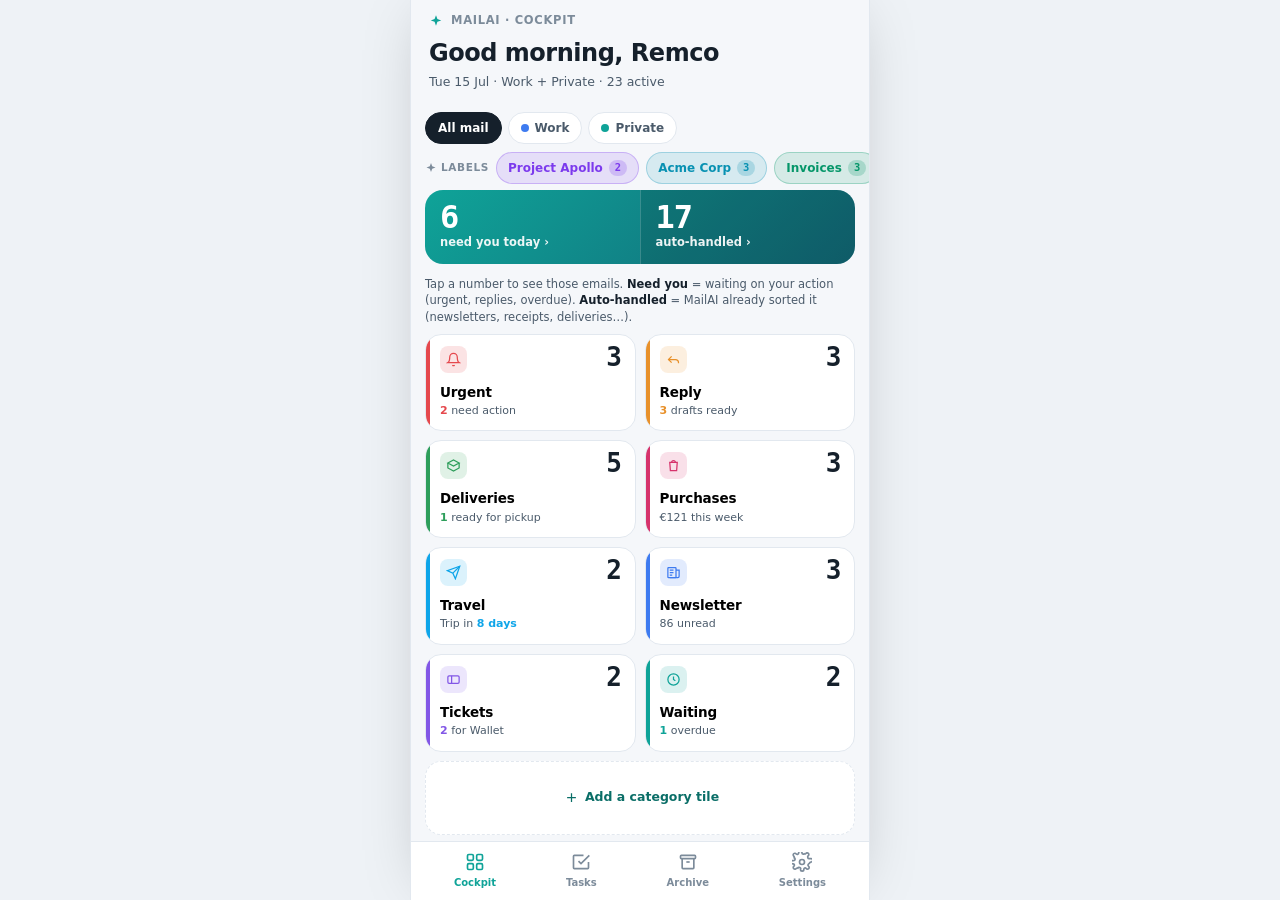
==== commit f7870455: "Auto-handled counts only visible categories (exclude hidden Junk/FYI) The cockpit "auto-handled" num" ====
--- a/docs/index.html
+++ b/docs/index.html
@@ -1,6 +1,5 @@
 <!doctype html>
-<html lang="en">
-<head>
+<html lang="en"><head>
 <meta charset="utf-8">
 <meta name="viewport" content="width=device-width, initial-scale=1, viewport-fit=cover, maximum-scale=1">
 <meta name="theme-color" content="#0FA398">
@@ -214,8 +213,12 @@
 
 /* settings */
 .seghead{font-size:11px;text-transform:uppercase;letter-spacing:.08em;color:var(--ink-3);font-weight:700;margin:14px 2px 8px}
-.catrow{display:grid;grid-template-columns:16px 27px 1fr auto;gap:10px;align-items:center;background:var(--surface);border:1px solid var(--line);border-radius:12px;padding:9px 11px;margin-bottom:8px}
+.catrow{display:grid;grid-template-columns:24px 27px 1fr auto;gap:10px;align-items:center;background:var(--surface);border:1px solid var(--line);border-radius:12px;padding:9px 11px;margin-bottom:8px}
 .catrow .grip{color:var(--ink-3);font-size:14px;line-height:1}
+.catrow .reorder{display:flex;flex-direction:column;align-items:center;justify-content:center;gap:1px}
+.catrow .rbtn{border:0;background:transparent;color:var(--ink-3);font-size:11px;line-height:1;padding:3px 0;width:24px;cursor:pointer;border-radius:5px}
+.catrow .rbtn:disabled{opacity:.22}
+.catrow .rbtn:not(:disabled):active{color:var(--accent);background:color-mix(in srgb,var(--accent) 14%,transparent)}
 .catrow .cdot{width:27px;height:27px;border-radius:8px;display:grid;place-items:center;color:#fff}
 .catrow .cnm{font-size:12.5px;font-weight:650}
 .catrow .ccount{font-size:11px;color:var(--ink-3);font-family:ui-monospace,monospace}
@@ -326,9 +329,7 @@
 
 @media(prefers-reduced-motion:reduce){*{transition:none!important}}
 
-</style>
-</head>
-<body>
+</style></head><body>
 <div class="shell"><div id="root"></div></div>
 <script>
 /* MailAI — mock data for the Sprint 1 frontend.
@@ -770,6 +771,25 @@
   function catRuleMatches(rule, m){ return rule.scope==='domain' ? m.domain===rule.value : rule.scope==='subject' ? (m.subject||'').toLowerCase().indexOf((rule.value||'').toLowerCase())>=0 : m.from===rule.value; }
   function applyCatRule(rule){ state.messages.forEach(function(m){ if(catRuleMatches(rule, m)) m.cat = rule.catId; }); }
   function learnCatRule(rule){ state.catRules = (state.catRules||[]).filter(function(r){ return !(r.scope===rule.scope && r.value===rule.value); }); state.catRules.push(rule); saveCatRules(); }
+
+  // ---- cockpit category order (reorder from Settings; persists) ----
+  var CATORDER_KEY = 'mailai-catorder-v1';
+  function saveCatOrder(){ try { localStorage.setItem(CATORDER_KEY, JSON.stringify(state.categories.map(function(c){ return c.id; }))); } catch(e){} }
+  function applyCatOrder(){
+    var ord; try { ord = JSON.parse(localStorage.getItem(CATORDER_KEY)); } catch(e){ ord = null; }
+    if(!ord || !ord.length) return;
+    state.categories.sort(function(a, b){
+      var ia = ord.indexOf(a.id), ib = ord.indexOf(b.id);
+      if(ia < 0) ia = 999; if(ib < 0) ib = 999;   // categories added later go to the end
+      return ia - ib;
+    });
+  }
+  function moveCat(id, dir){
+    var cats = state.categories, idx = cats.map(function(c){ return c.id; }).indexOf(id), j = idx + dir;
+    if(idx < 0 || j < 0 || j >= cats.length) return;
+    var tmp = cats[idx]; cats[idx] = cats[j]; cats[j] = tmp;
+    saveCatOrder(); render();
+  }
   var pendingProposal = null;   // {sender,labelId,action,others,labelName,msgId} awaiting approval
   function fixLabel(msgId, labelId){
     var m = msgById(msgId); if(!m) return;
@@ -935,7 +955,10 @@
 
   // ---------- screen: cockpit ----------
   function viewCockpit(){
-    var active = state.messages.filter(function(m){ return isActive(m) && inSel(m); });
+    // only count mail in categories that have a visible tile — hidden buckets
+    // (Junk, FYI) shouldn't inflate the "auto-handled" number.
+    var visSet = {}; visibleCats().forEach(function(c){ visSet[c.id] = true; });
+    var active = state.messages.filter(function(m){ return isActive(m) && inSel(m) && visSet[m.cat]; });
     var needYou = active.filter(function(m){ return m.needsAction || m.cat==='reply' || (m.cat==='waiting'&&m.overdue); }).length;
     var autoHandled = active.length - needYou;
     var tiles = visibleCats().map(function(c){
@@ -1036,7 +1059,8 @@
   // ---------- screen: focus (need-you / auto-handled) ----------
   function isNeedYou(m){ return m.needsAction || m.cat==='reply' || (m.cat==='waiting' && m.overdue); }
   function viewFocus(kind){
-    var ms = state.messages.filter(function(m){ if(m.archived || !inSel(m)) return false; return kind==='need' ? isNeedYou(m) : !isNeedYou(m); });
+    var visSet = {}; visibleCats().forEach(function(c){ visSet[c.id] = true; });
+    var ms = state.messages.filter(function(m){ if(m.archived || m.snoozed || !inSel(m) || !visSet[m.cat]) return false; return kind==='need' ? isNeedYou(m) : !isNeedYou(m); });
     var title = kind==='need' ? 'Need you today' : 'Auto-handled';
     var desc = kind==='need'
       ? 'Emails waiting on <b>your action</b> — urgent items, replies to send, and overdue follow-ups.'
@@ -1242,8 +1266,11 @@
     }).join('');
   }
   function viewSettings(){
-    var rows = state.categories.map(function(c){
-      return '<div class="catrow"><span class="grip">⠿</span>'
+    var rows = state.categories.map(function(c, i){
+      var first = i===0, last = i===state.categories.length-1;
+      return '<div class="catrow"><span class="reorder">'
+        + '<button class="rbtn" data-act="catup" data-id="'+c.id+'"'+(first?' disabled':'')+' aria-label="move '+esc(c.name)+' up">▲</button>'
+        + '<button class="rbtn" data-act="catdown" data-id="'+c.id+'"'+(last?' disabled':'')+' aria-label="move '+esc(c.name)+' down">▼</button></span>'
         + '<span class="cdot" style="background:'+c.color+'">'+svg(iconFor(c),13)+'</span>'
         + '<span><span class="cnm">'+esc(c.name)+'</span>'+(c.builtin?'':' <span class="ccount">· custom</span>')+'<br>'
         + '<span class="ccount">'+msgsIn(c.id).length+' mails'+(c.visible?'':' · hidden')+'</span></span>'
@@ -1257,7 +1284,7 @@
         + '<div class="rule" style="color:var(--ink-2)">New mail lands in the cockpit. <b>File everything</b> to start clean — archived mail stays under its labels and in the Archive tab, and you can move any of it back to the cockpit anytime.</div>'
         + '<button class="btn wide danger" data-act="emptycockpit" style="border-style:dashed">File everything to Archive (empty cockpit)</button>'
         + '<div class="seghead">Show in Gmail</div>'
-        + '<div class="catrow"><span class="cdot" style="background:#EA4335">'+svg('<path d="M3 6l9 6 9-6"/><rect x="3" y="5" width="18" height="14" rx="2"/>',13)+'</span>'
+        + '<div class="catrow"><span class="grip"></span><span class="cdot" style="background:#EA4335">'+svg('<path d="M3 6l9 6 9-6"/><rect x="3" y="5" width="18" height="14" rx="2"/>',13)+'</span>'
         +   '<span><span class="cnm">Mirror categories &amp; labels to Gmail</span><br>'
         +   '<span class="ccount">Adds them as Gmail labels under <b>MailAI/</b> — visible in the Gmail app &amp; search</span></span>'
         +   '<button class="toggle'+(state.mirrorGmail?'':' off')+'" data-act="togglemirror" aria-label="toggle Gmail sync"></button></div>'
@@ -1458,6 +1485,8 @@
         render(); break;
       }
       case 'togglecat': { var cat=catById(id); if(cat){ cat.visible=!cat.visible; apiPost('/api/categories/'+id+'/visibility',{visible:cat.visible}); } render(); break; }
+      case 'catup': moveCat(id, -1); break;
+      case 'catdown': moveCat(id, 1); break;
       case 'togglemirror': { state.mirrorGmail=!state.mirrorGmail; saveMirror(); apiPost('/api/settings/mirror',{enabled:state.mirrorGmail}); toast(state.mirrorGmail?'Gmail sync on · these show as labels in Gmail':'Gmail sync off'); render(); break; }
       case 'setlang': { var lv=el.getAttribute('data-v')==='nl'?'nl':'en'; state.lang=lv; saveLang(); apiPost('/api/settings/lang',{lang:lv}); render(); break; }
       case 'addcat': {
@@ -1669,6 +1698,7 @@
     });
     state.events = DEMO_EVENTS.slice();
     state.demoNow = 0;
+    applyCatOrder();   // restore a saved cockpit category order
     recomputeAll();
     render();
   }
@@ -1698,5 +1728,4 @@
 })();
 
 </script>
-</body>
-</html>
+</body></html>
